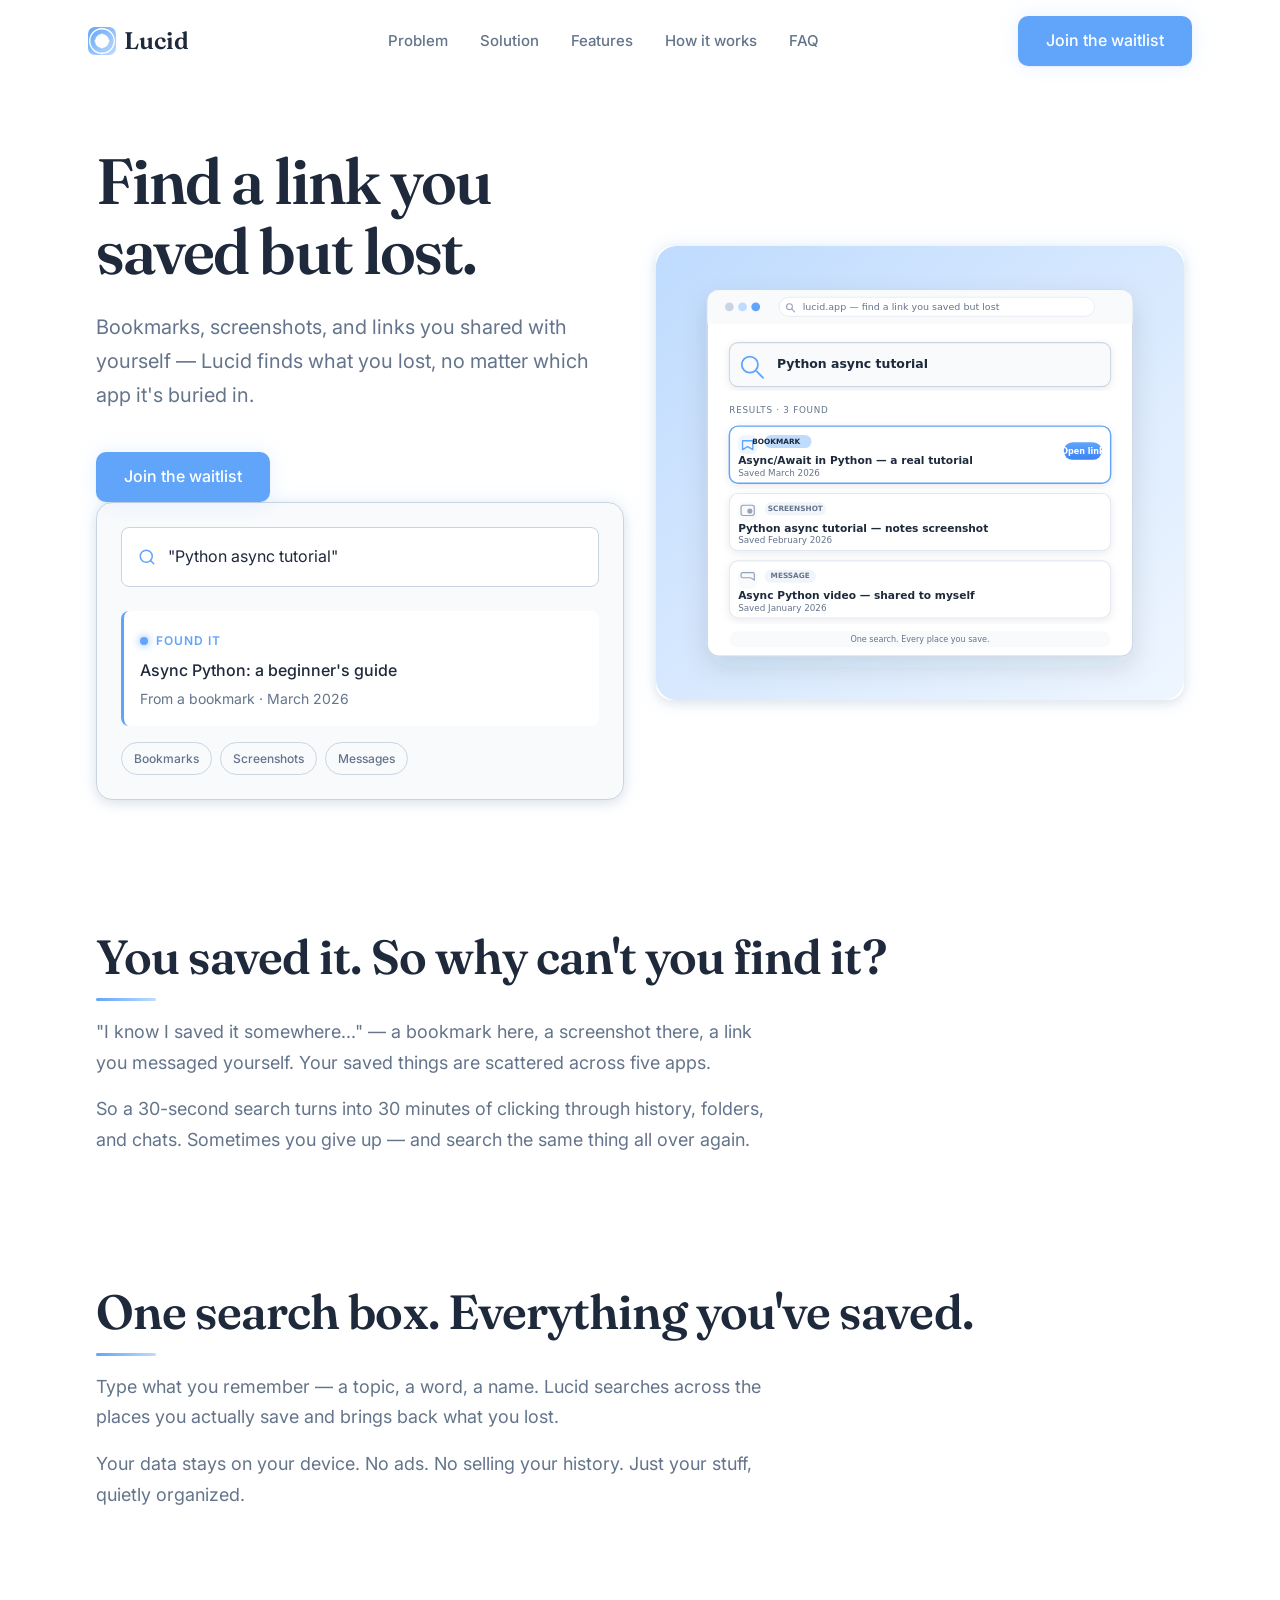
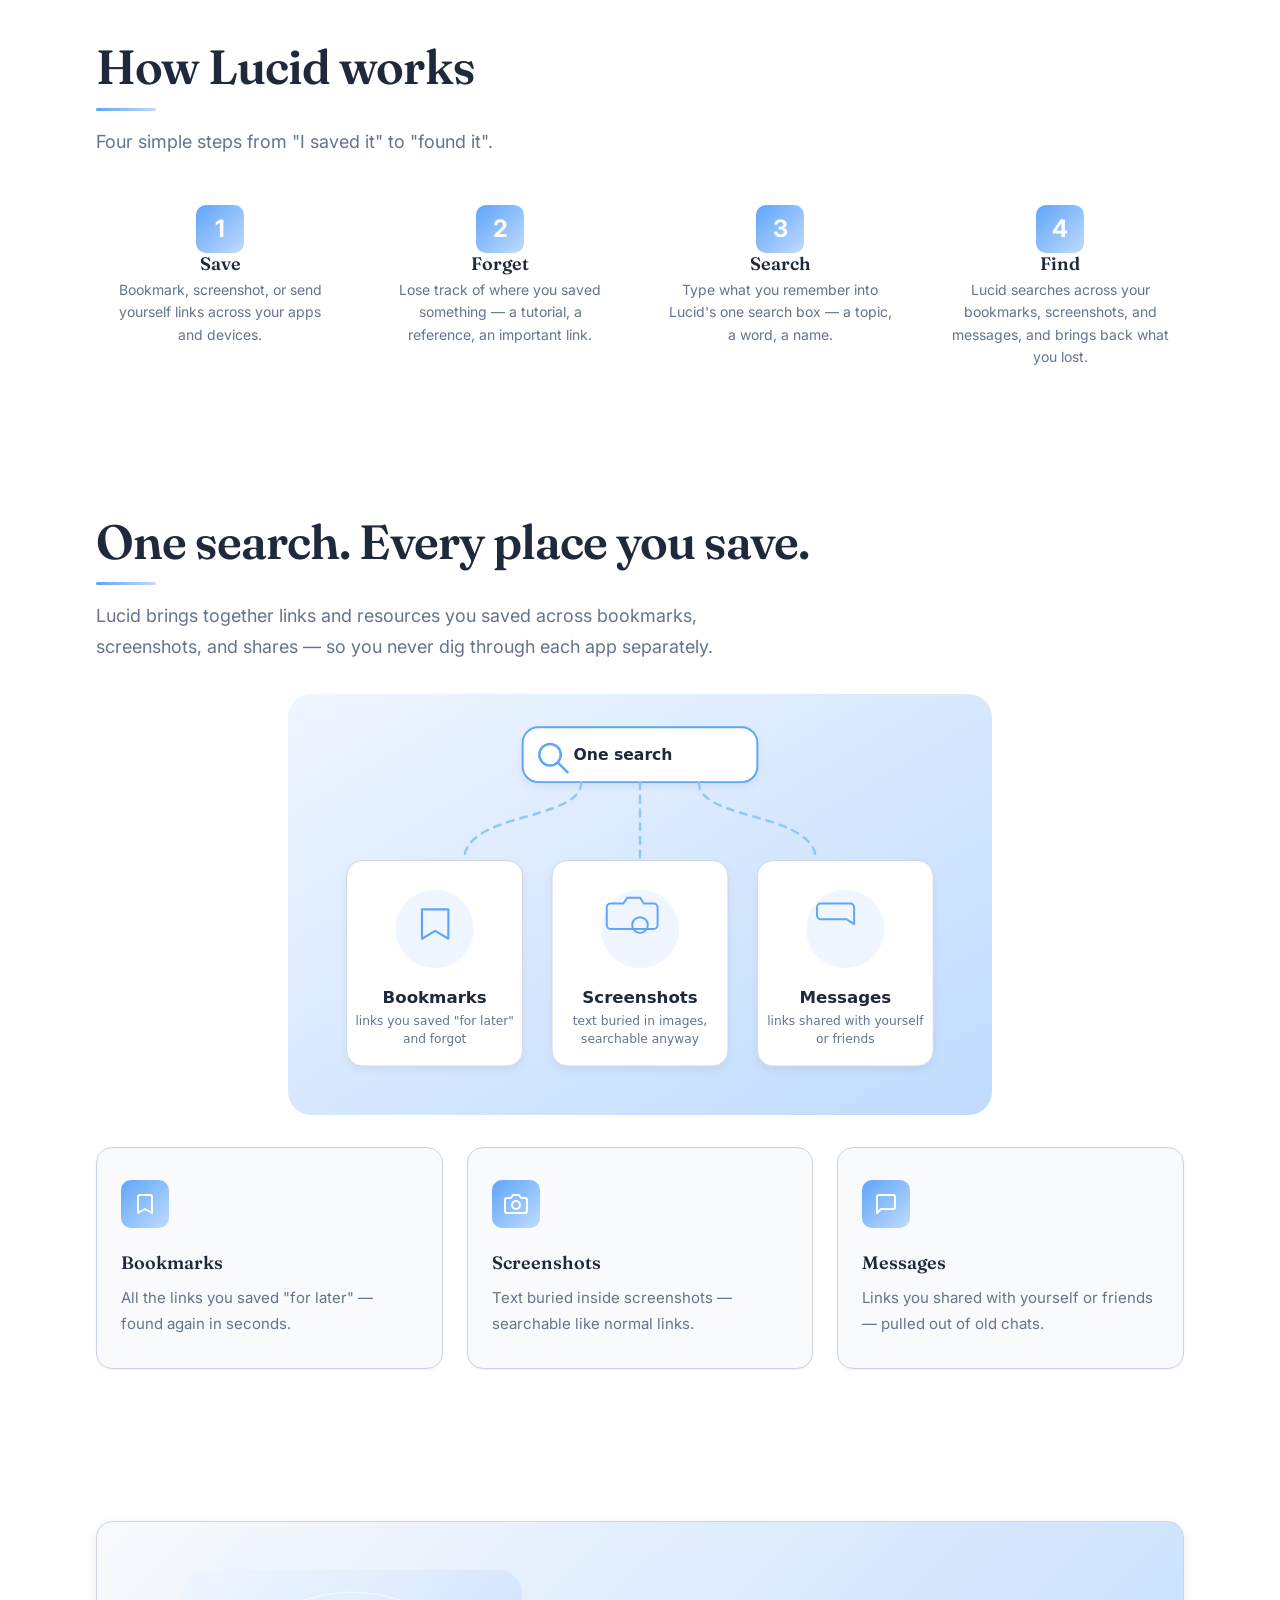
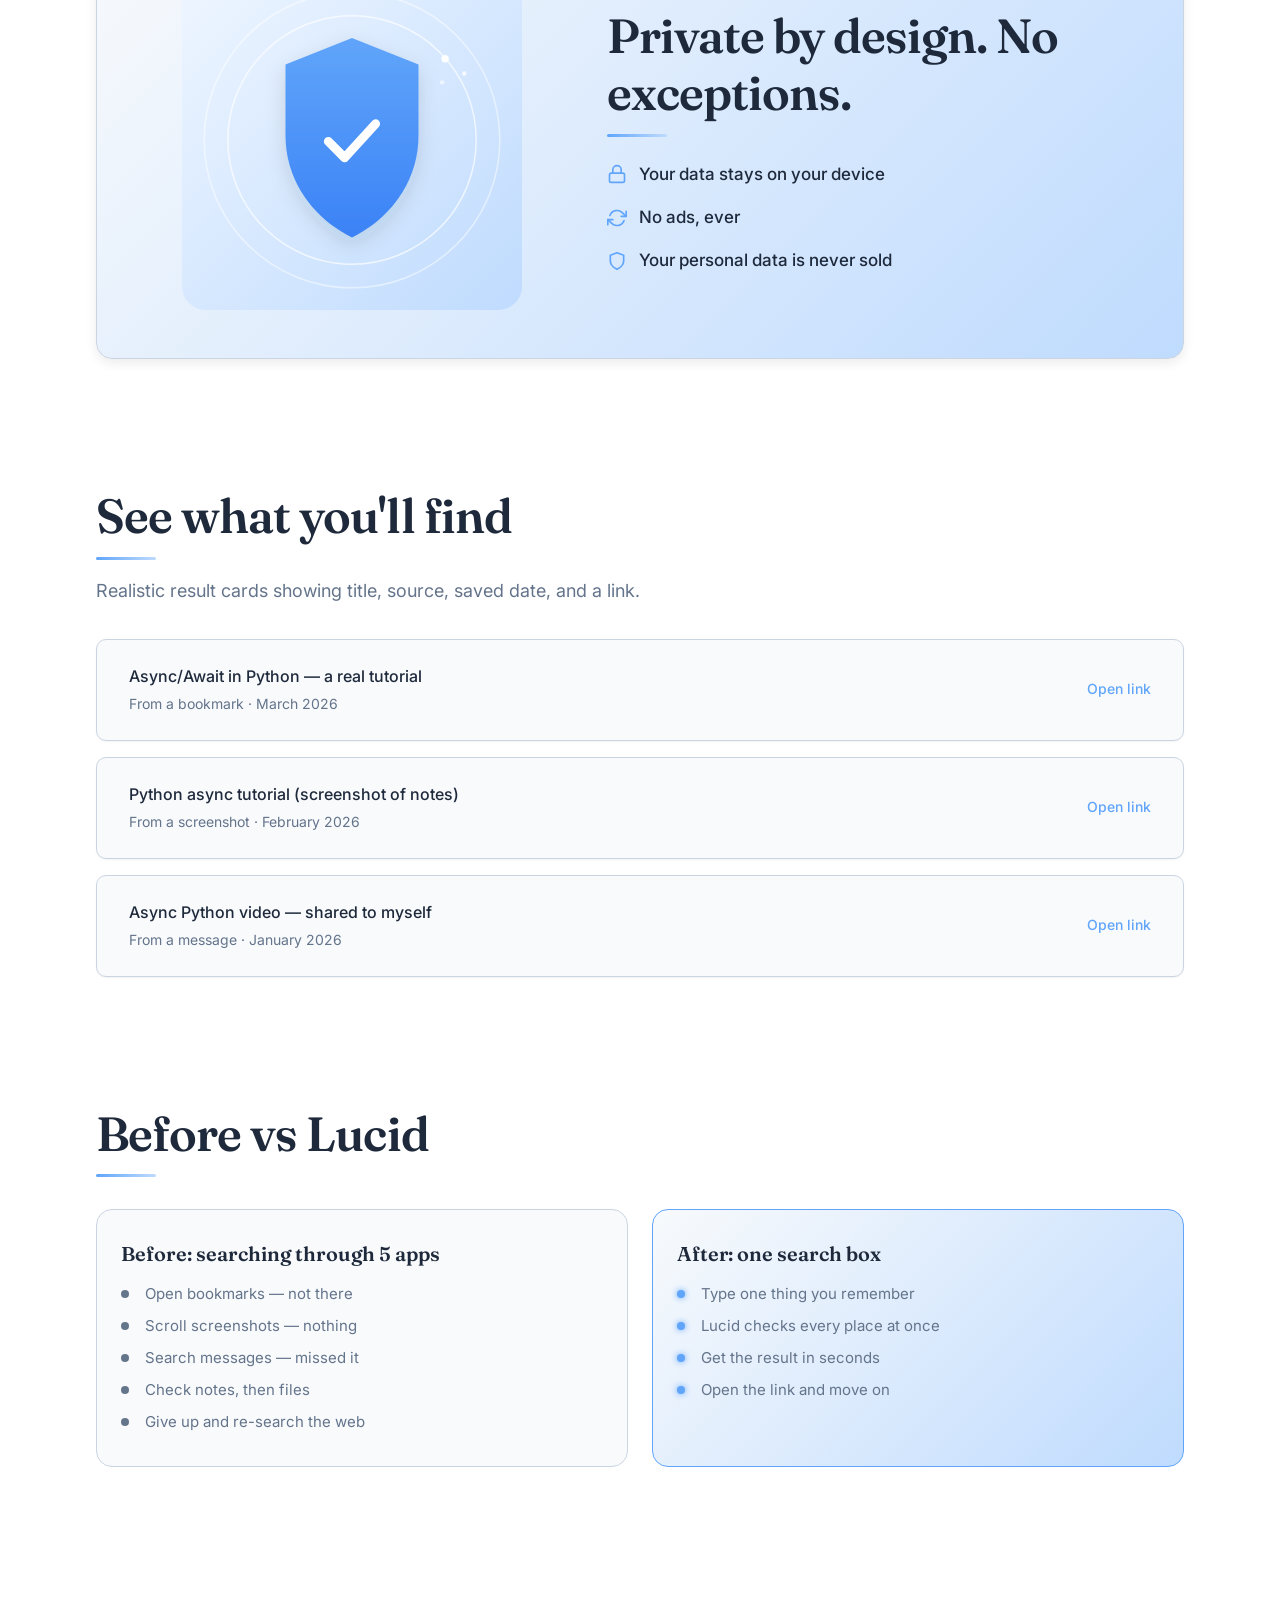
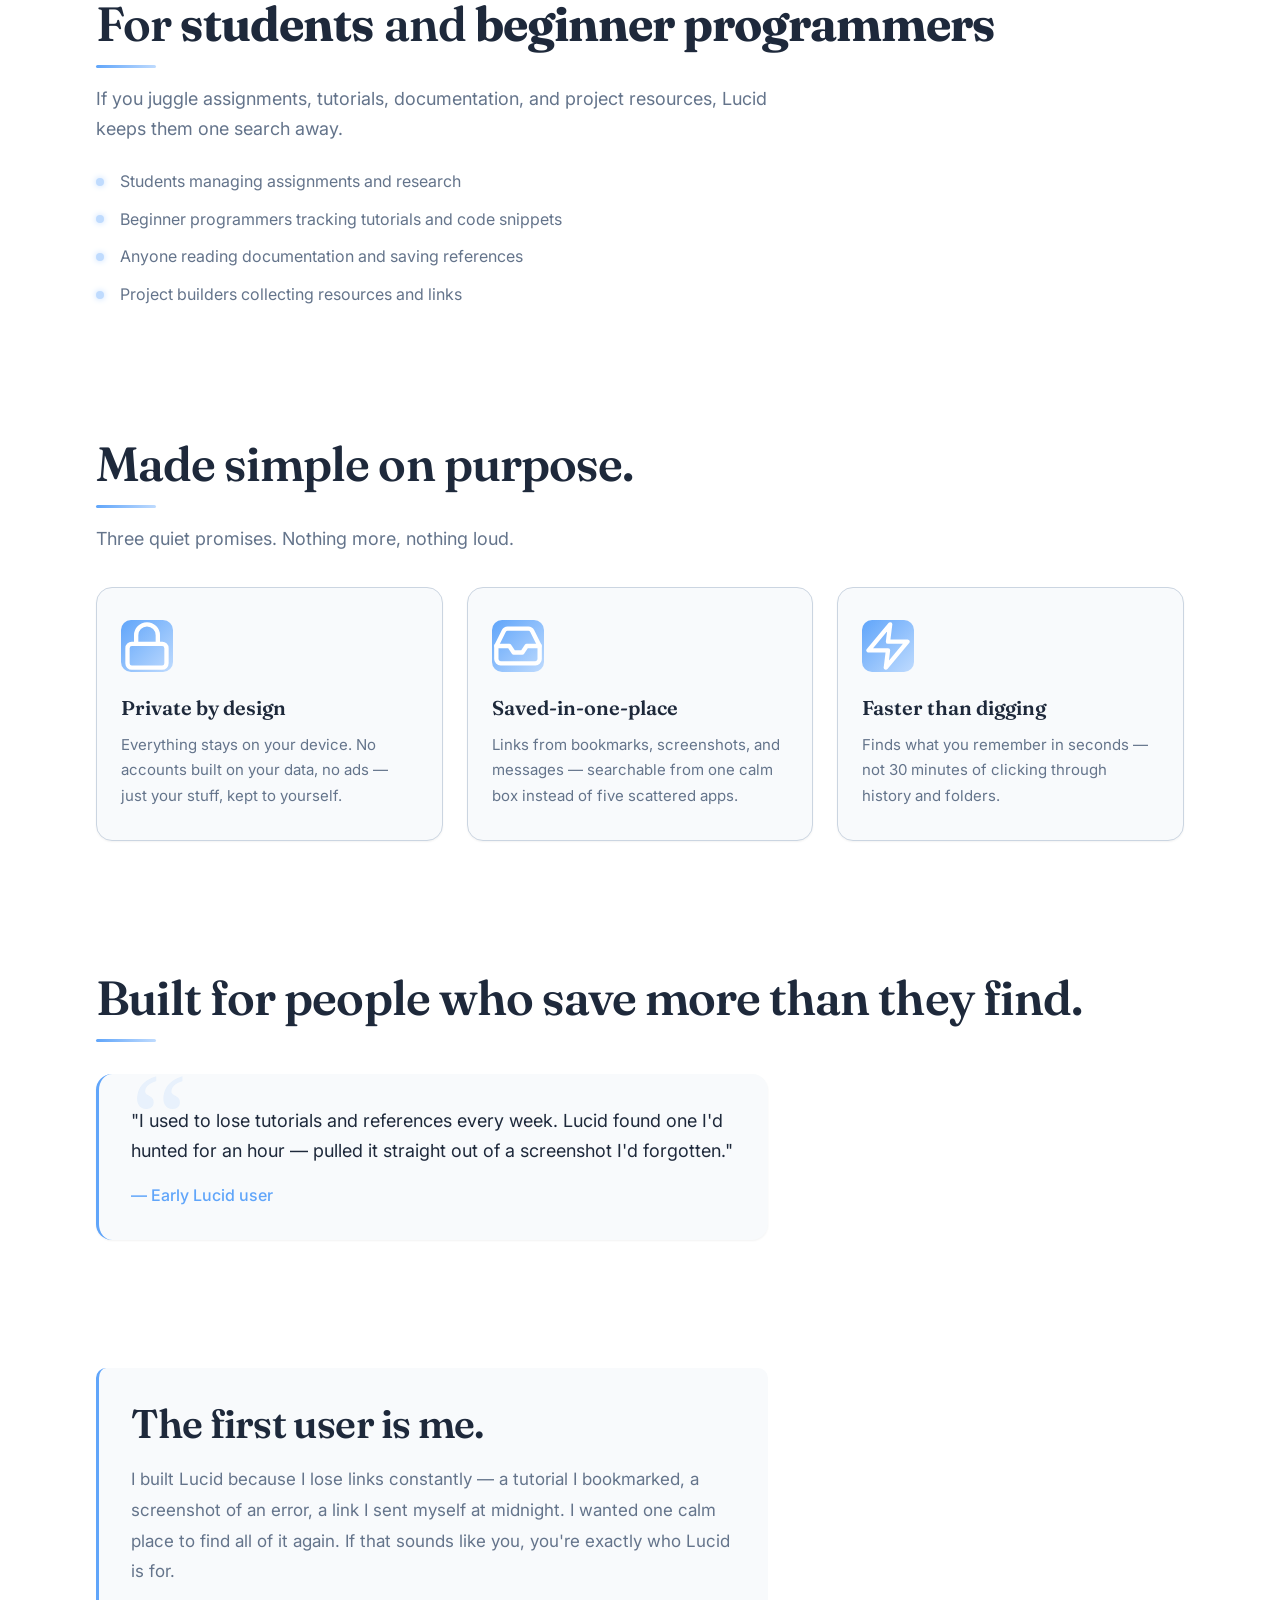
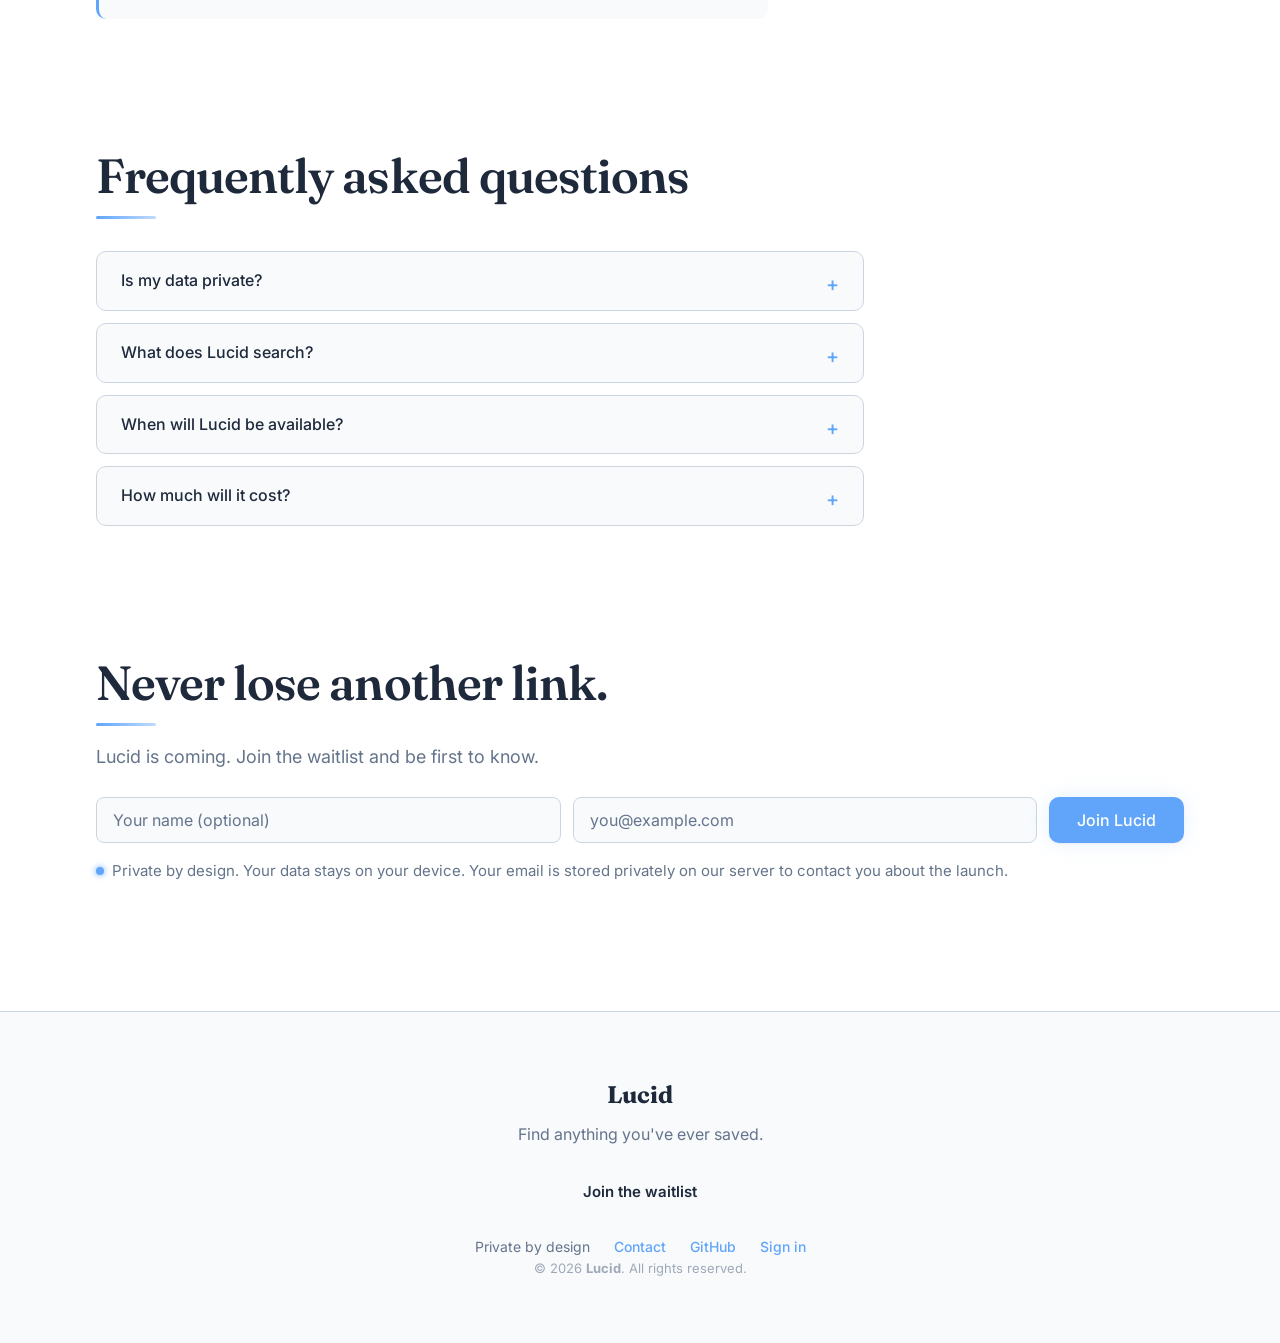
==== index.html @ 310ca3a4 "feat: Lucid landing page — 13 sections, waitlist + signin, founder dashboard, SVG visuals" ====
<!DOCTYPE html>
<html lang="en">
<head>
  <meta charset="UTF-8" />
  <meta name="viewport" content="width=device-width, initial-scale=1.0" />
  <title>Lucid — Find anything you've ever saved</title>
  <meta name="description"
        content="Lucid is a privacy-first tool that finds links you saved but lost — across bookmarks, screenshots, and messages. Your data stays on your device." />

  <!-- Favicon -->
  <link rel="icon" type="image/svg+xml" href="data:image/svg+xml,<svg xmlns='http://www.w3.org/2000/svg' viewBox='0 0 32 32'><defs><linearGradient id='g' x1='0' y1='0' x2='32' y2='32'><stop offset='0%25' stop-color='%2360A5FA'/><stop offset='100%25' stop-color='%23BFDBFE'/></linearGradient></defs><rect width='32' height='32' rx='8' fill='url(%23g)'/><circle cx='16' cy='16' r='14' stroke='white' stroke-width='1.5'/><circle cx='16' cy='16' r='8' fill='white'/><line x1='8' y1='16' x2='24' y2='16' stroke='white' stroke-width='1.5' stroke-linecap='round'/><line x1='16' y1='8' x2='16' y2='24' stroke='white' stroke-width='1.5' stroke-linecap='round'/></svg>" />

  <!-- Google Fonts: Fraunces (headings) + Inter (body) -->
  <link rel="preconnect" href="https://fonts.googleapis.com" />
  <link rel="preconnect" href="https://fonts.gstatic.com" crossorigin />
  <link href="https://fonts.googleapis.com/css2?family=Fraunces:opsz,wght@9..144,600&family=Inter:wght@400;500&display=swap"
        rel="stylesheet" />

  <link rel="stylesheet" href="style.css" />

  <!-- If JavaScript is disabled, force the hero visible
       (its entrance animation is JS-triggered). -->
  <noscript>
    <style>
      .hero-reveal {
        opacity: 1;
        transform: none;
      }
    </style>
  </noscript>
</head>
<body>

  <!-- ===================== Navbar ===================== -->
  <header class="navbar" id="navbar">
    <a href="#" class="navbar-brand" aria-label="Lucid home">
      <svg class="logo-icon" aria-hidden="true" width="28" height="28" viewBox="0 0 32 32" fill="none" xmlns="http://www.w3.org/2000/svg">
        <defs>
          <linearGradient id="logoGradient" x1="0" y1="0" x2="32" y2="32" gradientUnits="userSpaceOnUse">
            <stop offset="0%" stop-color="#60A5FA"/>
            <stop offset="100%" stop-color="#BFDBFE"/>
          </linearGradient>
        </defs>
        <rect width="32" height="32" rx="8" fill="url(#logoGradient)"/>
        <circle cx="16" cy="16" r="14" stroke="white" stroke-width="1.5"/>
        <circle cx="16" cy="16" r="8" fill="white"/>
        <line x1="8" y1="16" x2="24" y2="16" stroke="white" stroke-width="1.5" stroke-linecap="round"/>
        <line x1="16" y1="8" x2="16" y2="24" stroke="white" stroke-width="1.5" stroke-linecap="round"/>
      </svg>
      <span>Lucid</span>
    </a>
    <nav class="navbar-links" aria-label="Main navigation">
      <a href="#problem">Problem</a>
      <a href="#solution">Solution</a>
      <a href="#features">Features</a>
      <a href="#how-works">How it works</a>
      <a href="#faq">FAQ</a>
    </nav>
    <a href="#cta" class="btn btn-primary">Join the waitlist</a>

    <!-- Mobile menu button -->
    <button class="navbar-toggle" aria-label="Open menu" aria-expanded="false" aria-controls="mobile-menu">
      <svg width="24" height="24" viewBox="0 0 24 24" fill="none" stroke="currentColor" stroke-width="2" stroke-linecap="round" stroke-linejoin="round" aria-hidden="true">
        <line x1="3" y1="6" x2="21" y2="6"></line>
        <line x1="3" y1="12" x2="21" y2="12"></line>
        <line x1="3" y1="18" x2="21" y2="18"></line>
      </svg>
    </button>
  </header>

  <!-- Mobile menu drawer -->
  <div class="mobile-menu" id="mobile-menu" role="dialog" aria-label="Mobile menu" hidden>
    <nav class="mobile-menu-links">
      <a href="#problem">Problem</a>
      <a href="#solution">Solution</a>
      <a href="#features">Features</a>
      <a href="#how-works">How it works</a>
      <a href="#faq">FAQ</a>
      <a href="#cta" class="btn btn-primary" style="width:100%; text-align:center; margin-top: var(--space-4);">Join the waitlist</a>
    </nav>
  </div>
  <div class="mobile-menu-overlay" id="mobile-menu-overlay" hidden></div>

  <main>

    <!-- ===================== 1. Hero + 2. Search demo ===================== -->
    <section id="hero" class="section hero" aria-label="Hero">
      <div class="hero-reveal">
        <h1 class="hero-title">Find a link you saved but lost.</h1>
        <p class="hero-subtitle">Bookmarks, screenshots, and links you shared with yourself — Lucid finds what
          you lost, no matter which app it's buried in.</p>
        <a href="#cta" class="btn btn-primary">Join the waitlist</a>

        <!-- Search-bar demo: shows the product in action -->
        <div class="hero-search" aria-label="Lucid search preview">
          <div class="hero-search-input">
            <svg class="hero-search-icon" aria-hidden="true" width="18" height="18" viewBox="0 0 24 24" fill="none"
                 stroke="currentColor" stroke-width="2" stroke-linecap="round" stroke-linejoin="round">
              <circle cx="11" cy="11" r="8"></circle>
              <line x1="21" y1="21" x2="16.65" y2="16.65"></line>
            </svg>
            <span class="hero-search-text">"Python async tutorial"</span>
          </div>
          <div class="hero-search-result">
            <span class="hero-search-result-label">Found it</span>
            <span class="hero-search-result-title">Async Python: a beginner's guide</span>
            <span class="hero-search-result-source">From a bookmark · March 2026</span>
          </div>
          <div class="hero-search-tags">
            <span class="search-tag">Bookmarks</span>
            <span class="search-tag">Screenshots</span>
            <span class="search-tag">Messages</span>
          </div>
        </div>
      </div>

      <!-- Product mockup image -->
      <div class="hero-visual">
        <img src="assets/hero-app.svg"
             alt="Lucid app preview: one search for 'Python async tutorial' finds results from Bookmarks, Screenshots, and Messages"
             width="720" height="620" />
      </div>
    </section>

    <!-- ===================== 3. The problem ===================== -->
    <section id="problem" class="section reveal" aria-label="Problem">
      <h2 class="section-title">You saved it. So why can't you find it?</h2>
      <p class="section-subtitle">"I know I saved it somewhere..." — a bookmark here, a screenshot there, a link you
        messaged yourself. Your saved things are scattered across five apps.</p>
      <p class="section-subtitle">So a 30-second search turns into 30 minutes of clicking through history, folders,
        and chats. Sometimes you give up — and search the same thing all over again.</p>
    </section>

    <!-- ===================== Solution (kept per mission) ===================== -->
    <section id="solution" class="section reveal" aria-label="Solution">
      <h2 class="section-title">One search box. Everything you've saved.</h2>
      <p class="section-subtitle">Type what you remember — a topic, a word, a name. Lucid searches across the places
        you actually save and brings back what you lost.</p>
      <p class="section-subtitle">Your data stays on your device. No ads. No selling your history. Just your stuff,
        quietly organized.</p>
    </section>

    <!-- ===================== 4. How Lucid works ===================== -->
    <section id="how-works" class="section reveal" aria-label="How it works">
      <h2 class="section-title">How Lucid works</h2>
      <p class="section-subtitle">Four simple steps from "I saved it" to "found it".</p>
      <div class="how-works-grid">
        <div class="work-step">
          <span class="step-icon">1</span>
          <h3>Save</h3>
          <p>Bookmark, screenshot, or send yourself links across your apps and devices.</p>
        </div>
        <div class="work-step">
          <span class="step-icon">2</span>
          <h3>Forget</h3>
          <p>Lose track of where you saved something — a tutorial, a reference, an important link.</p>
        </div>
        <div class="work-step">
          <span class="step-icon">3</span>
          <h3>Search</h3>
          <p>Type what you remember into Lucid's one search box — a topic, a word, a name.</p>
        </div>
        <div class="work-step">
          <span class="step-icon">4</span>
          <h3>Find</h3>
          <p>Lucid searches across your bookmarks, screenshots, and messages, and brings back what you lost.</p>
        </div>
      </div>
    </section>

    <!-- ===================== 5. Cross-source search ===================== -->
    <section id="cross-source" class="section reveal" aria-label="Cross-source search">
      <h2 class="section-title">One search. Every place you save.</h2>
      <p class="section-subtitle">Lucid brings together links and resources you saved across bookmarks,
        screenshots, and shares — so you never dig through each app separately.</p>
      <div class="section-visual">
        <img src="assets/sources.svg"
             alt="Diagram: one Lucid search box reaches Bookmarks, Screenshots, and Messages"
             width="720" height="430" />
      </div>
      <div class="source-grid">
        <div class="source-card">
          <svg class="source-icon" aria-hidden="true" width="24" height="24" viewBox="0 0 24 24" fill="none"
               stroke="currentColor" stroke-width="2" stroke-linecap="round" stroke-linejoin="round">
            <path d="M19 21l-7-4-7 4V5a2 2 0 0 1 2-2h10a2 2 0 0 1 2 2z"></path>
          </svg>
          <h3>Bookmarks</h3>
          <p>All the links you saved "for later" — found again in seconds.</p>
        </div>
        <div class="source-card">
          <svg class="source-icon" aria-hidden="true" width="24" height="24" viewBox="0 0 24 24" fill="none"
               stroke="currentColor" stroke-width="2" stroke-linecap="round" stroke-linejoin="round">
            <path d="M23 19a2 2 0 0 1-2 2H3a2 2 0 0 1-2-2V8a2 2 0 0 1 2-2h4l2-3h6l2 3h4a2 2 0 0 1 2 2z"></path>
            <circle cx="12" cy="13" r="4"></circle>
          </svg>
          <h3>Screenshots</h3>
          <p>Text buried inside screenshots — searchable like normal links.</p>
        </div>
        <div class="source-card">
          <svg class="source-icon" aria-hidden="true" width="24" height="24" viewBox="0 0 24 24" fill="none"
               stroke="currentColor" stroke-width="2" stroke-linecap="round" stroke-linejoin="round">
            <path d="M21 15a2 2 0 0 1-2 2H7l-4 4V5a2 2 0 0 1 2-2h14a2 2 0 0 1 2 2z"></path>
          </svg>
          <h3>Messages</h3>
          <p>Links you shared with yourself or friends — pulled out of old chats.</p>
        </div>
      </div>
    </section>

    <!-- ===================== 6. Privacy-first ===================== -->
    <section id="privacy" class="section reveal" aria-label="Privacy first">
      <div class="privacy-panel">
        <div class="privacy-layout">
          <div class="privacy-visual">
            <img src="assets/privacy.svg"
                 alt="Shield illustration: Lucid keeps your data on your device"
                 width="460" height="460" />
          </div>
          <div>
            <h2 class="section-title">Private by design. No exceptions.</h2>
            <ul class="privacy-list">
              <li>
                <svg width="20" height="20" viewBox="0 0 24 24" fill="none" stroke="currentColor" stroke-width="2" stroke-linecap="round" stroke-linejoin="round" aria-hidden="true">
                  <rect x="3" y="11" width="18" height="11" rx="2" ry="2"></rect>
                  <path d="M7 11V7a5 5 0 0 1 10 0v4"></path>
                </svg>
                Your data stays on your device
              </li>
              <li>
                <svg width="20" height="20" viewBox="0 0 24 24" fill="none" stroke="currentColor" stroke-width="2" stroke-linecap="round" stroke-linejoin="round" aria-hidden="true">
                  <path d="M23 4v6h-6"></path>
                  <path d="M1 20v-6h6"></path>
                  <path d="M3.51 9a9 9 0 0 1 14.85-3.36L23 10"></path>
                  <path d="M20.49 15a9 9 0 0 1-14.85 3.36L1 14"></path>
                </svg>
                No ads, ever
              </li>
              <li>
                <svg width="20" height="20" viewBox="0 0 24 24" fill="none" stroke="currentColor" stroke-width="2" stroke-linecap="round" stroke-linejoin="round" aria-hidden="true">
                  <path d="M12 22s8-4 8-10V5l-8-3-8 3v7c0 6 8 10 8 10z"></path>
                </svg>
                Your personal data is never sold
              </li>
            </ul>
          </div>
        </div>
      </div>
    </section>

    <!-- ===================== 7. Example search results ===================== -->
    <section id="example-results" class="section reveal" aria-label="Example search results">
      <h2 class="section-title">See what you'll find</h2>
      <p class="section-subtitle">Realistic result cards showing title, source, saved date, and a link.</p>
      <div class="results-list">
        <div class="result-card">
          <div class="result-info">
            <p class="result-title">Async/Await in Python — a real tutorial</p>
            <p class="result-meta">From a bookmark · March 2026</p>
          </div>
          <span class="result-link">Open link</span>
        </div>
        <div class="result-card">
          <div class="result-info">
            <p class="result-title">Python async tutorial (screenshot of notes)</p>
            <p class="result-meta">From a screenshot · February 2026</p>
          </div>
          <span class="result-link">Open link</span>
        </div>
        <div class="result-card">
          <div class="result-info">
            <p class="result-title">Async Python video — shared to myself</p>
            <p class="result-meta">From a message · January 2026</p>
          </div>
          <span class="result-link">Open link</span>
        </div>
      </div>
    </section>

    <!-- ===================== 8. Before vs Lucid ===================== -->
    <section id="before-vs" class="section reveal" aria-label="Before vs Lucid">
      <h2 class="section-title">Before vs Lucid</h2>
      <div class="compare-grid">
        <div class="compare-col compare-before">
          <h3>Before: searching through 5 apps</h3>
          <ul>
            <li>Open bookmarks — not there</li>
            <li>Scroll screenshots — nothing</li>
            <li>Search messages — missed it</li>
            <li>Check notes, then files</li>
            <li>Give up and re-search the web</li>
          </ul>
        </div>
        <div class="compare-col compare-after">
          <h3>After: one search box</h3>
          <ul>
            <li>Type one thing you remember</li>
            <li>Lucid checks every place at once</li>
            <li>Get the result in seconds</li>
            <li>Open the link and move on</li>
          </ul>
        </div>
      </div>
    </section>

    <!-- ===================== 9. Who it's for ===================== -->
    <section id="who-for" class="section reveal" aria-label="Who it's for">
      <h2 class="section-title">For <strong>students</strong> and <strong>beginner programmers</strong></h2>
      <p class="section-subtitle">If you juggle assignments, tutorials, documentation, and project resources,
        Lucid keeps them one search away.</p>
      <ul class="audience-list">
        <li>Students managing assignments and research</li>
        <li>Beginner programmers tracking tutorials and code snippets</li>
        <li>Anyone reading documentation and saving references</li>
        <li>Project builders collecting resources and links</li>
      </ul>
    </section>

    <!-- ===================== Features (3 cards per mission) ===================== -->
    <section id="features" class="section reveal" aria-label="Features">
      <h2 class="section-title">Made simple on purpose.</h2>
      <p class="section-subtitle">Three quiet promises. Nothing more, nothing loud.</p>

      <div class="feature-grid">

        <article class="feature-card">
          <svg class="feature-card-icon" aria-hidden="true" width="28" height="28" viewBox="0 0 24 24" fill="none"
               stroke="currentColor" stroke-width="2" stroke-linecap="round" stroke-linejoin="round">
            <!-- lock: private by design -->
            <rect x="3" y="11" width="18" height="11" rx="2" ry="2"></rect>
            <path d="M7 11V7a5 5 0 0 1 10 0v4"></path>
          </svg>
          <h3 class="feature-card-title">Private by design</h3>
          <p class="feature-card-text">Everything stays on your device. No accounts built on your data, no ads — just
            your stuff, kept to yourself.</p>
        </article>

        <article class="feature-card">
          <svg class="feature-card-icon" aria-hidden="true" width="28" height="28" viewBox="0 0 24 24" fill="none"
               stroke="currentColor" stroke-width="2" stroke-linecap="round" stroke-linejoin="round">
            <!-- inbox: saved-in-one-place -->
            <path d="M22 12h-6l-2 3h-4l-2-3H2"></path>
            <path d="M5.45 5.11L2 12v6a2 2 0 0 0 2 2h16a2 2 0 0 0 2-2v-6l-3.45-6.89A2 2 0 0 0 16.76 4H7.24a2 2 0 0 0-1.79 1.11z"></path>
          </svg>
          <h3 class="feature-card-title">Saved-in-one-place</h3>
          <p class="feature-card-text">Links from bookmarks, screenshots, and messages — searchable from one calm box
            instead of five scattered apps.</p>
        </article>

        <article class="feature-card">
          <svg class="feature-card-icon" aria-hidden="true" width="28" height="28" viewBox="0 0 24 24" fill="none"
               stroke="currentColor" stroke-width="2" stroke-linecap="round" stroke-linejoin="round">
            <!-- zap: faster than digging -->
            <polygon points="13 2 3 14 12 14 11 22 21 10 12 10 13 2"></polygon>
          </svg>
          <h3 class="feature-card-title">Faster than digging</h3>
          <p class="feature-card-text">Finds what you remember in seconds — not 30 minutes of clicking through history
            and folders.</p>
        </article>

      </div>
    </section>

    <!-- ===================== Social Proof ===================== -->
    <section id="social-proof" class="section reveal" aria-label="What people say">
      <h2 class="section-title">Built for people who save more than they find.</h2>
      <blockquote class="testimonial">
        <p>"I used to lose tutorials and references every week. Lucid found one I'd hunted for an hour — pulled it
          straight out of a screenshot I'd forgotten."</p>
        <cite>— Early Lucid user</cite>
      </blockquote>
    </section>

    <!-- ===================== 11. Founder note ===================== -->
    <section id="founder-note" class="section reveal" aria-label="A note from the founder">
      <div class="founder-note">
        <h2 class="section-title">The first user is me.</h2>
        <p>I built Lucid because I lose links constantly — a tutorial I bookmarked, a screenshot of an error, a link
          I sent myself at midnight. I wanted one calm place to find all of it again. If that sounds like you,
          you're exactly who Lucid is for.</p>
      </div>
    </section>

    <!-- ===================== 12. FAQ ===================== -->
    <section id="faq" class="section reveal" aria-label="Frequently asked questions">
      <h2 class="section-title">Frequently asked questions</h2>
      <div class="faq-list">
        <details class="faq-item">
          <summary>Is my data private?</summary>
          <p>Yes. Your data stays on your device. No ads, and your personal data is never sold.</p>
        </details>
        <details class="faq-item">
          <summary>What does Lucid search?</summary>
          <p>Links and resources you saved as bookmarks, screenshots, and messages — all in one search.</p>
        </details>
        <details class="faq-item">
          <summary>When will Lucid be available?</summary>
          <p>Lucid is in development. Join the waitlist and you'll be first to know when it launches.</p>
        </details>
        <details class="faq-item">
          <summary>How much will it cost?</summary>
          <p>Pricing isn't announced yet. Join the waitlist to hear the news as soon as it's ready.</p>
        </details>
      </div>
    </section>

    <!-- ===================== 10. Waitlist signup ===================== -->
    <section id="cta" class="section reveal" aria-label="Join the waitlist">
      <h2 class="section-title">Never lose another link.</h2>
      <p class="section-subtitle">Lucid is coming. Join the waitlist and be first to know.</p>
      <form class="waitlist-form" onsubmit="return handleWaitlistSubmit(this)">
        <input class="input" type="text" name="name" placeholder="Your name (optional)" autocomplete="name" />
        <input class="input" type="email" name="email" placeholder="you@example.com" required autocomplete="email" />
        <button class="btn btn-primary" type="submit">
          <span class="btn-text">Join Lucid</span>
          <span class="btn-loader" style="display:none;" aria-hidden="true">
            <svg width="18" height="18" viewBox="0 0 24 24" fill="none" stroke="currentColor" stroke-width="2.5" stroke-linecap="round" style="animation: spin 1s linear infinite;">
              <circle cx="12" cy="12" r="10" stroke-opacity="0.25"></circle>
              <path d="M12 2a10 10 0 0 1 10 10"></path>
            </svg>
          </span>
        </button>
        <span class="waitlist-status" style="display:none; margin-top: var(--space-3); color: var(--color-primary);"></span>
      </form>
      <p class="cta-trust">Private by design. Your data stays on your device. Your email is stored privately on our server to contact you about the launch.</p>
    </section>

    <script>
    // Minimal waitlist form handler — inline success, no page reload.
    // Falls back to the native form submit if JS is disabled (the <noscript> path).
    function handleWaitlistSubmit(form) {
      const nameInput = form.querySelector('input[name="name"]');
      const emailInput = form.querySelector('input[type="email"]');
      const statusEl = form.querySelector('.waitlist-status');
      const btn = form.querySelector('button.btn-primary');
      const btnText = btn.querySelector('.btn-text');
      const btnLoader = btn.querySelector('.btn-loader');
      const email = emailInput.value.trim();
      const name = nameInput ? nameInput.value.trim() : "";

      if (!email) {
        // browser will show its own required() prompt; abort here
        return false;
      }

      // loading state
      btn.disabled = true;
      btnText.style.display = 'none';
      btnLoader.style.display = 'inline-block';
      statusEl.style.display = 'none';

      // send to the Python server
      fetch("/api/waitlist", {
        method: "POST",
        headers: { "Content-Type": "application/json" },
        body: JSON.stringify({ email, name })
      })
      .then(resp => {
        if (!resp.ok) {
          return resp.json().then(err => { throw new Error((err && err.message) || "Server error"); });
        }
        return resp.json();
      })
      .then(data => {
        // show the server's message inline
        statusEl.style.display = "block";
        statusEl.textContent = data.message;
        emailInput.value = "";
        if (nameInput) nameInput.value = "";
        setTimeout(() => { statusEl.style.display = "none"; }, 4000);
      })
      .catch(err => {
        statusEl.style.display = "block";
        statusEl.textContent = "Something went wrong. Please try again.";
        console.error("waitlist error:", err);
      })
      .finally(() => {
        btn.disabled = false;
        btnText.style.display = 'inline';
        btnLoader.style.display = 'none';
      });

      // prevent the default form submit so the page doesn't navigate away
      return false;
    }
    </script>

  </main>

  <!-- ===================== 13. Footer ===================== -->
  <footer class="footer">
    <span class="footer-brand"><strong>Lucid</strong></span>
    <span class="footer-tagline">Find anything you've ever saved.</span>
    <div class="footer-actions">
      <a href="#cta" class="footer-link"><strong>Join the waitlist</strong></a>
    </div>
    <div class="footer-links">
      <span class="footer-privacy">Private by design</span>
      <a href="mailto:hello@lucid.app" class="footer-mini">Contact</a>
      <a href="https://github.com/" class="footer-mini" target="_blank" rel="noopener">GitHub</a>
      <a href="/signin" class="footer-mini">Sign in</a>
    </div>
    <p class="footer-copy">&copy; 2026 <strong>Lucid</strong>. All rights reserved.</p>
  </footer>

  <script src="script.js"></script>
</body>
</html>
---- style.css ----
/* =============================================
   Lucid — Design Tokens (Light, Professional)
   White background with light blue accents
   ============================================= */

:root {
  /* Colors — Light professional palette */
  --color-background: #FFFFFF;        /* Pure white */
  --color-surface: #F8FAFC;           /* Very light blue-white */
  --color-surface-hover: #F1F5F9;     /* Hover states */
  --color-primary: #60A5FA;           /* Light professional blue */
  --color-primary-hover: #3B82F6;     /* Slightly deeper blue on hover */
  --color-secondary: #1E293B;         /* Dark text */
  --color-accent: #BFDBFE;            /* Light cyan/blue accent */
  --color-text: #1E293B;              /* Dark charcoal for readability */
  --color-text-muted: #64748B;        /* Muted steel */
  --color-border: #CBD5E1;            /* Subtle borders */
  --color-white: #FFFFFF;

  /* Typography — Fraunces (headings) + Inter (body) */
  --font-heading: "Fraunces", Georgia, serif;
  --font-body: "Inter", system-ui, sans-serif;

  /* Spacing scale */
  --space-1: 0.25rem;   /* 4px */
  --space-2: 0.5rem;    /* 8px */
  --space-3: 0.75rem;   /* 12px */
  --space-4: 1rem;      /* 16px */
  --space-5: 1.5rem;    /* 24px */
  --space-6: 2rem;      /* 32px */
  --space-7: 3rem;      /* 48px */
  --space-8: 4rem;      /* 64px */

  /* Border radius tokens */
  --radius-sm: 8px;
  --radius-md: 10px;
  --radius-lg: 16px;

  /* Shadows — light mode shadows */
  --shadow-sm: 0 1px 2px rgba(0, 0, 0, 0.05);
  --shadow-md: 0 4px 12px rgba(0, 0, 0, 0.08);
  --shadow-glow: 0 0 20px rgba(96, 165, 250, 0.15);

  /* Motion */
  --transition-fast: 150ms ease;
  --transition-normal: 250ms ease;
}

/* =============================================
   Base Reset
   ============================================= */

*, *::before, *::after {
  box-sizing: border-box;
  margin: 0;
  padding: 0;
}

body {
  font-family: var(--font-body);
  background-color: var(--color-background);
  color: var(--color-text);
  line-height: 1.6;
  -webkit-font-smoothing: antialiased;
}

html {
  scroll-behavior: smooth;
}

h1, h2, h3, h4, h5, h6 {
  font-family: var(--font-heading);
  font-weight: 600;
  line-height: 1.2;
  color: var(--color-text);
  font-optical-sizing: auto;
}

a {
  color: var(--color-primary);
  text-decoration: none;
  transition: color var(--transition-fast);
}

a:hover {
  color: var(--color-primary-hover);
}

:focus-visible {
  outline: 2px solid var(--color-primary);
  outline-offset: 2px;
  border-radius: var(--radius-sm);
}

img {
  max-width: 100%;
  display: block;
}

/* =============================================
   Layout
   ============================================= */

main {
  overflow-x: hidden;
}

.section {
  padding: var(--space-8) var(--space-4);
  max-width: 72rem;
  margin: 0 auto;
}

@media (min-width: 768px) {
  .section {
    padding: var(--space-8) var(--space-6);
  }
}

.section-title {
  font-size: clamp(2rem, 5vw, 3rem);
  margin-bottom: var(--space-4);
  letter-spacing: -0.02em;
}

.section-title::after {
  content: "";
  display: block;
  width: 60px;
  height: 3px;
  margin-top: var(--space-3);
  background: linear-gradient(90deg, var(--color-primary), var(--color-accent));
  border-radius: 2px;
}

.section-subtitle {
  color: var(--color-text-muted);
  font-size: 1.125rem;
  max-width: 42rem;
  line-height: 1.7;
}

#problem .section-subtitle + .section-subtitle,
#solution .section-subtitle + .section-subtitle {
  margin-top: var(--space-4);
}

/* =============================================
   Buttons
   ============================================= */

.btn {
  display: inline-flex;
  align-items: center;
  justify-content: center;
  gap: var(--space-2);
  font-family: var(--font-body);
  font-size: 1rem;
  font-weight: 500;
  padding: 0.75rem 1.75rem;
  border-radius: var(--radius-md);
  cursor: pointer;
  text-align: center;
  transition: all var(--transition-fast);
  border: none;
}

.btn-primary {
  background: var(--color-primary);
  color: var(--color-white);
  box-shadow: var(--shadow-sm), var(--shadow-glow);
  transform: translateY(0);
}

.btn-primary:hover {
  background: var(--color-primary-hover);
  box-shadow: var(--shadow-md), 0 0 30px rgba(96, 165, 250, 0.3);
  transform: translateY(-2px);
}

.btn-secondary {
  background: transparent;
  color: var(--color-primary);
  border: 1px solid var(--color-primary);
}

.btn-secondary:hover {
  background: rgba(96, 165, 250, 0.1);
}

.btn:disabled {
  opacity: 0.6;
  cursor: not-allowed;
  transform: none;
}

/* =============================================
   Form Inputs
   ============================================= */

.input {
  font-family: var(--font-body);
  font-size: 1rem;
  padding: 0.75rem 1rem;
  border: 1px solid var(--color-border);
  border-radius: var(--radius-sm);
  background-color: var(--color-surface);
  color: var(--color-text);
  transition: border-color var(--transition-fast), box-shadow var(--transition-fast);
}

.input::placeholder {
  color: var(--color-text-muted);
}

.input:focus {
  outline: none;
  border-color: var(--color-primary);
  box-shadow: 0 0 0 3px rgba(96, 165, 250, 0.2);
}

/* =============================================
   Navbar
   ============================================= */

.navbar {
  position: sticky;
  top: 0;
  z-index: 50;
  display: flex;
  align-items: center;
  justify-content: space-between;
  gap: var(--space-4);
  padding: var(--space-4) var(--space-5);
  max-width: 72rem;
  margin: 0 auto;
  background-color: transparent;
  transition: background-color var(--transition-fast), box-shadow var(--transition-fast);
}

.navbar.is-solid {
  background-color: var(--color-surface);
  backdrop-filter: blur(12px);
  box-shadow: var(--shadow-sm);
  border-bottom: 1px solid var(--color-border);
}

.navbar-brand {
  display: flex;
  align-items: center;
  gap: var(--space-2);
  font-family: var(--font-heading);
  font-size: 1.5rem;
  font-weight: 600;
  color: var(--color-secondary);
  text-decoration: none;
}

.navbar-brand:hover {
  color: var(--color-primary-hover);
}

.navbar-brand .logo-icon {
  flex-shrink: 0;
}

.navbar-links {
  display: none;
  gap: var(--space-6);
  font-weight: 500;
  font-size: 0.9375rem;
}

.navbar-links a {
  color: var(--color-text-muted);
  position: relative;
  transition: color var(--transition-fast);
}

.navbar-links a:hover {
  color: var(--color-secondary);
}

.navbar-links a::after {
  content: "";
  position: absolute;
  bottom: -4px;
  left: 0;
  width: 0;
  height: 2px;
  background: linear-gradient(90deg, var(--color-primary), var(--color-accent));
  transition: width var(--transition-fast);
}

.navbar-links a:hover::after {
  width: 100%;
}

@media (min-width: 768px) {
  .navbar-links {
    display: flex;
  }
}

.navbar-toggle {
  display: none;
  background: none;
  border: none;
  cursor: pointer;
  padding: var(--space-2);
  color: var(--color-secondary);
  z-index: 60;
}

@media (max-width: 767px) {
  .navbar-toggle {
    display: flex;
    align-items: center;
    justify-content: center;
  }
}

/* Mobile menu */
.mobile-menu {
  position: fixed;
  top: 0;
  right: 0;
  bottom: 0;
  width: 280px;
  max-width: 85vw;
  background: var(--color-surface);
  border-left: 1px solid var(--color-border);
  box-shadow: var(--shadow-md);
  z-index: 100;
  padding: var(--space-8) var(--space-6) var(--space-6);
  transform: translateX(100%);
  transition: transform 300ms ease;
}

.mobile-menu.is-open {
  transform: translateX(0);
}

.mobile-menu-links {
  display: flex;
  flex-direction: column;
  gap: var(--space-4);
}

.mobile-menu-links a {
  font-size: 1.125rem;
  font-weight: 500;
  color: var(--color-secondary);
  padding: var(--space-3) 0;
  border-bottom: 1px solid var(--color-border);
}

.mobile-menu-links a:last-child {
  border-bottom: none;
}

.mobile-menu-overlay {
  position: fixed;
  inset: 0;
  background: rgba(0, 0, 0, 0.4);
  z-index: 90;
  opacity: 0;
  visibility: hidden;
  transition: opacity 200ms ease, visibility 200ms ease;
}

.mobile-menu-overlay.is-visible {
  opacity: 1;
  visibility: visible;
}

/* =============================================
   Footer
   ============================================= */

.footer {
  border-top: 1px solid var(--color-border);
  padding: var(--space-8) var(--space-4);
  margin-top: var(--space-8);
  text-align: center;
  color: var(--color-text-muted);
  background: var(--color-surface);
}

.footer-brand {
  display: flex;
  align-items: center;
  justify-content: center;
  gap: var(--space-2);
  font-family: var(--font-heading);
  font-size: 1.5rem;
  font-weight: 600;
  color: var(--color-secondary);
  margin-bottom: var(--space-2);
}

.footer-tagline {
  font-size: 1rem;
  margin-bottom: var(--space-4);
}

.footer-link {
  display: inline-block;
  margin: var(--space-4) 0;
  font-weight: 500;
  color: var(--color-primary);
}

.footer-link:hover {
  color: var(--color-primary-hover);
}

.footer-copy {
  font-size: 0.8125rem;
  opacity: 0.6;
}

.footer-actions {
  margin-top: var(--space-4);
  text-align: center;
}

.footer-link {
  display: inline-block;
  margin: var(--space-2) 0;
  font-weight: 500;
  color: var(--color-primary);
  font-size: 0.9375rem;
}

.footer-link strong {
  font-weight: 600;
  color: var(--color-secondary);
}

/* =============================================
   Hero
   ============================================= */

.hero {
  display: grid;
  gap: var(--space-6);
  align-items: center;
  padding-top: var(--space-8);
  padding-bottom: var(--space-8);
}

@media (min-width: 768px) {
  .hero {
    grid-template-columns: 1fr 1fr;
    padding-top: var(--space-8);
    padding-bottom: var(--space-8);
  }
}

.hero-reveal {
  opacity: 0;
  transform: translateY(20px);
}

.hero-reveal.is-revealed {
  animation: hero-reveal 800ms cubic-bezier(0.16, 1, 0.3, 1) forwards;
}

@keyframes hero-reveal {
  from { opacity: 0; transform: translateY(20px); }
  to { opacity: 1; transform: translateY(0); }
}

.hero-title {
  font-size: clamp(2.5rem, 6vw, 4rem);
  max-width: 20ch;
  letter-spacing: -0.03em;
  line-height: 1.1;
}

.hero-subtitle {
  font-size: 1.25rem;
  color: var(--color-text-muted);
  max-width: 42rem;
  margin: var(--space-5) 0 var(--space-6);
  line-height: 1.7;
}

.hero .btn-primary {
  margin-top: var(--space-2);
}

/* Search mockup */
.hero-search {
  background: var(--color-surface);
  border: 1px solid var(--color-border);
  border-radius: var(--radius-lg);
  box-shadow: var(--shadow-md), var(--shadow-glow);
  padding: var(--space-5);
}

.hero-search-input {
  display: flex;
  align-items: center;
  gap: var(--space-3);
  padding: var(--space-4);
  border: 1px solid var(--color-border);
  border-radius: var(--radius-sm);
  background: var(--color-background);
  color: var(--color-text);
}

.hero-search-icon {
  color: var(--color-primary);
  flex-shrink: 0;
}

.hero-search-result {
  margin-top: var(--space-5);
  padding: var(--space-4);
  border-left: 3px solid var(--color-primary);
  background: var(--color-background);
  border-radius: var(--radius-sm);
  opacity: 0;
  transform: translateY(8px);
  animation: result-slide 600ms ease forwards;
  animation-delay: 800ms;
}

@keyframes result-slide {
  to { opacity: 1; transform: translateY(0); }
}

.hero-search-result-label {
  display: inline-flex;
  align-items: center;
  gap: var(--space-2);
  font-size: 0.75rem;
  font-weight: 600;
  letter-spacing: 0.08em;
  text-transform: uppercase;
  color: var(--color-primary);
  margin-bottom: var(--space-2);
}

.hero-search-result-label::before {
  content: "";
  width: 8px;
  height: 8px;
  border-radius: 50%;
  background: var(--color-primary);
  box-shadow: 0 0 8px var(--color-primary);
}

.hero-search-result-title {
  display: block;
  font-weight: 500;
  color: var(--color-secondary);
}

.hero-search-result-source {
  display: block;
  font-size: 0.875rem;
  color: var(--color-text-muted);
  margin-top: var(--space-1);
}

/* Hero product mockup image */
.hero-visual img {
  width: 100%;
  height: auto;
  border-radius: var(--radius-lg);
  box-shadow: var(--shadow-md), var(--shadow-glow);
}

/* Section-wide images (cross-source diagram, etc.) */
.section-visual {
  max-width: 44rem;
  margin: var(--space-6) auto 0;
}

.section-visual img {
  width: 100%;
  height: auto;
  border-radius: var(--radius-lg);
}

/* Privacy section layout (image + checklist) */
.privacy-layout {
  display: grid;
  gap: var(--space-6);
  align-items: center;
}

@media (min-width: 768px) {
  .privacy-layout {
    grid-template-columns: 0.9fr 1.1fr;
  }
}

.privacy-visual img {
  width: 100%;
  max-width: 340px;
  height: auto;
  margin: 0 auto;
  display: block;
  border-radius: var(--radius-lg);
}

/* =============================================
   Feature Cards
   ============================================= */

.feature-grid {
  display: grid;
  gap: var(--space-5);
  margin-top: var(--space-6);
}

@media (min-width: 768px) {
  .feature-grid {
    grid-template-columns: repeat(3, 1fr);
  }
}

.feature-card {
  background: var(--color-surface);
  border: 1px solid var(--color-border);
  border-radius: var(--radius-lg);
  padding: var(--space-6) var(--space-5);
  box-shadow: var(--shadow-sm);
  transition: transform var(--transition-normal), box-shadow var(--transition-normal), border-color var(--transition-normal);
  display: flex;
  flex-direction: column;
}

.feature-card:hover {
  transform: translateY(-4px);
  box-shadow: var(--shadow-md), var(--shadow-glow);
  border-color: var(--color-primary);
}

.feature-card-icon {
  width: 52px;
  height: 52px;
  display: flex;
  align-items: center;
  justify-content: center;
  background: linear-gradient(135deg, var(--color-primary), var(--color-accent));
  border-radius: var(--radius-md);
  color: var(--color-white);
  margin-bottom: var(--space-5);
  flex-shrink: 0;
  transition: transform var(--transition-fast);
}

.feature-card:hover .feature-card-icon {
  transform: scale(1.1) rotate(5deg);
}

.feature-card-icon svg {
  width: 24px;
  height: 24px;
  stroke: currentColor;
}

.feature-card-title {
  font-family: var(--font-heading);
  font-size: 1.25rem;
  font-weight: 600;
  margin-bottom: var(--space-3);
  color: var(--color-secondary);
}

.feature-card-text {
  color: var(--color-text-muted);
  font-size: 0.9375rem;
  line-height: 1.7;
  flex-grow: 1;
}

/* =============================================
   Testimonial
   ============================================= */

.testimonial {
  margin-top: var(--space-6);
  padding: var(--space-6);
  background: var(--color-surface);
  border-radius: var(--radius-lg);
  box-shadow: var(--shadow-sm);
  max-width: 42rem;
  border-left: 3px solid var(--color-primary);
  position: relative;
  overflow: hidden;
}

.testimonial::before {
  content: "\201C";
  position: absolute;
  top: -20px;
  left: var(--space-6);
  font-size: 8rem;
  font-family: Georgia, serif;
  color: var(--color-primary);
  opacity: 0.1;
  line-height: 1;
}

.testimonial p {
  font-size: 1.125rem;
  line-height: 1.7;
  color: var(--color-secondary);
  position: relative;
  z-index: 1;
  transition: transform 300ms ease;
}

.testimonial:hover p {
  transform: translateX(8px);
}

.testimonial cite {
  display: block;
  margin-top: var(--space-4);
  color: var(--color-primary);
  font-style: normal;
  font-weight: 500;
}

/* =============================================
   CTA Section
   ============================================= */

.waitlist-form {
  display: flex;
  flex-wrap: wrap;
  gap: var(--space-3);
  margin-top: var(--space-5);
}

.waitlist-form .input {
  flex: 1 1 16rem;
  min-width: 0;
}

.cta-trust {
  margin-top: var(--space-4);
  color: var(--color-text-muted);
  font-size: 0.9375rem;
  display: flex;
  align-items: center;
  gap: var(--space-2);
}

.cta-trust::before {
  content: "";
  width: 8px;
  height: 8px;
  border-radius: 50%;
  background: var(--color-primary);
  flex-shrink: 0;
  box-shadow: 0 0 6px var(--color-primary);
}

/* Button spinner */
@keyframes spin {
  from { transform: rotate(0deg); }
  to { transform: rotate(360deg); }
}

.btn-loader {
  display: inline-flex;
  align-items: center;
  justify-content: center;
}

/* =============================================
   Footer
   ============================================= */

.footer {
  border-top: 1px solid var(--color-border);
  padding: var(--space-8) var(--space-4);
  margin-top: var(--space-8);
  text-align: center;
  color: var(--color-text-muted);
  background: var(--color-surface);
}

.footer-brand {
  display: flex;
  align-items: center;
  justify-content: center;
  gap: var(--space-2);
  font-family: var(--font-heading);
  font-size: 1.5rem;
  font-weight: 600;
  color: var(--color-secondary);
  margin-bottom: var(--space-2);
}

.footer-tagline {
  font-size: 1rem;
  margin-bottom: var(--space-4);
}

.footer-link {
  display: inline-block;
  margin: var(--space-4) 0;
  font-weight: 500;
  color: var(--color-primary);
}

.footer-link:hover {
  color: var(--color-primary-hover);
}

.footer-copy {
  font-size: 0.8125rem;
  opacity: 0.6;
}

/* =============================================
   Scroll Reveal
   ============================================= */

.reveal {
  opacity: 0;
  transform: translateY(24px);
  transition: opacity 600ms ease, transform 600ms ease;
}

.reveal.is-visible {
  opacity: 1;
  transform: translateY(0);
}

/* =============================================
   How it works section
   ============================================= */

.how-works-section {
  max-width: 72rem;
  margin: 0 auto;
}

.how-works-grid {
  display: grid;
  gap: var(--space-6);
  margin-top: var(--space-6);
}

@media (min-width: 768px) {
  .how-works-grid {
    grid-template-columns: repeat(4, 1fr);
  }
}

.work-step {
  text-align: center;
  padding: var(--space-4) var(--space-3);
}

.step-icon {
  width: 48px;
  height: 48px;
  margin: 0 auto var(--space-3);
  background: linear-gradient(135deg, var(--color-primary), var(--color-accent));
  border-radius: var(--radius-md);
  color: var(--color-white);
  display: flex;
  align-items: center;
  justify-content: center;
  font-size: 1.5rem;
  font-weight: bold;
  margin-bottom: 0;
}

.work-step h3 {
  font-family: var(--font-heading);
  font-size: 1.125rem;
  font-weight: 600;
  margin-bottom: var(--space-1);
  color: var(--color-secondary);
}

.work-step p {
  color: var(--color-text-muted);
  font-size: 0.875rem;
  line-height: 1.6;
}

/* =============================================
   New Sections (per recommended feature set)
   ============================================= */

/* --- Search demo source tags --- */
.hero-search-tags {
  display: flex;
  flex-wrap: wrap;
  gap: var(--space-2);
  margin-top: var(--space-4);
}

.search-tag {
  font-size: 0.75rem;
  font-weight: 500;
  padding: 0.375rem 0.75rem;
  border: 1px solid var(--color-border);
  border-radius: 999px;
  color: var(--color-text-muted);
  background: var(--color-surface);
}

/* --- Cross-source search cards --- */
.source-grid {
  display: grid;
  gap: var(--space-5);
  margin-top: var(--space-6);
}

@media (min-width: 768px) {
  .source-grid {
    grid-template-columns: repeat(3, 1fr);
  }
}

.source-card {
  background: var(--color-surface);
  border: 1px solid var(--color-border);
  border-radius: var(--radius-lg);
  padding: var(--space-6) var(--space-5);
  box-shadow: var(--shadow-sm);
  transition: transform var(--transition-normal), box-shadow var(--transition-normal), border-color var(--transition-normal);
}

.source-card:hover {
  transform: translateY(-4px);
  box-shadow: var(--shadow-md), var(--shadow-glow);
  border-color: var(--color-primary);
}

.source-icon {
  width: 48px;
  height: 48px;
  display: flex;
  align-items: center;
  justify-content: center;
  background: linear-gradient(135deg, var(--color-primary), var(--color-accent));
  border-radius: var(--radius-md);
  color: var(--color-white);
  margin-bottom: var(--space-5);
  flex-shrink: 0;
  padding: 12px;
}

.source-card h3 {
  font-family: var(--font-heading);
  font-size: 1.125rem;
  font-weight: 600;
  margin-bottom: var(--space-3);
  color: var(--color-secondary);
}

.source-card p {
  color: var(--color-text-muted);
  font-size: 0.9375rem;
  line-height: 1.7;
}

/* --- Privacy panel --- */
.privacy-panel {
  background: linear-gradient(135deg, var(--color-surface), var(--color-accent));
  border: 1px solid var(--color-border);
  border-radius: var(--radius-lg);
  padding: var(--space-7) var(--space-6);
  box-shadow: var(--shadow-md);
  margin-top: var(--space-5);
}

.privacy-list {
  list-style: none;
  display: grid;
  gap: var(--space-4);
  margin-top: var(--space-5);
  padding: 0;
}

.privacy-list li {
  display: flex;
  align-items: center;
  gap: var(--space-3);
  font-size: 1.0625rem;
  color: var(--color-secondary);
  font-weight: 500;
}

.privacy-list svg {
  color: var(--color-primary);
  flex-shrink: 0;
}

/* --- Example results --- */
.results-list {
  display: grid;
  gap: var(--space-4);
  margin-top: var(--space-6);
}

.result-card {
  display: flex;
  align-items: center;
  justify-content: space-between;
  gap: var(--space-4);
  background: var(--color-surface);
  border: 1px solid var(--color-border);
  border-radius: var(--radius-md);
  padding: var(--space-5) var(--space-6);
  box-shadow: var(--shadow-sm);
  transition: border-color var(--transition-fast), box-shadow var(--transition-fast);
}

.result-card:hover {
  border-color: var(--color-primary);
  box-shadow: var(--shadow-md);
}

.result-title {
  font-weight: 500;
  color: var(--color-secondary);
  margin-bottom: var(--space-1);
}

.result-meta {
  font-size: 0.875rem;
  color: var(--color-text-muted);
}

.result-link {
  font-size: 0.875rem;
  font-weight: 500;
  color: var(--color-primary);
  white-space: nowrap;
}

/* --- Before vs Lucid --- */
.compare-grid {
  display: grid;
  gap: var(--space-5);
  margin-top: var(--space-6);
}

@media (min-width: 768px) {
  .compare-grid {
    grid-template-columns: 1fr 1fr;
  }
}

.compare-col {
  border-radius: var(--radius-lg);
  padding: var(--space-6) var(--space-5);
  border: 1px solid var(--color-border);
}

.compare-before {
  background: var(--color-surface);
}

.compare-after {
  background: linear-gradient(135deg, var(--color-surface), var(--color-accent));
  border-color: var(--color-primary);
}

.compare-col h3 {
  font-family: var(--font-heading);
  font-size: 1.25rem;
  font-weight: 600;
  margin-bottom: var(--space-4);
  color: var(--color-secondary);
}

.compare-col ul {
  list-style: none;
  padding: 0;
  margin: 0;
  display: grid;
  gap: var(--space-2);
}

.compare-col li {
  padding-left: var(--space-5);
  position: relative;
  color: var(--color-text-muted);
  font-size: 0.9375rem;
  line-height: 1.6;
}

.compare-col li::before {
  content: "";
  position: absolute;
  left: 0;
  top: 0.55em;
  width: 8px;
  height: 8px;
  border-radius: 50%;
}

.compare-before li::before {
  background: var(--color-text-muted);
}

.compare-after li::before {
  background: var(--color-primary);
  box-shadow: 0 0 6px var(--color-primary);
}

/* --- Who it's for (audience list) --- */
.audience-list {
  list-style: none;
  padding: 0;
  margin-top: var(--space-5);
  display: grid;
  gap: var(--space-3);
}

.audience-list li {
  padding-left: var(--space-5);
  position: relative;
  color: var(--color-text-muted);
  font-size: 1rem;
  line-height: 1.6;
}

.audience-list li::before {
  content: "";
  position: absolute;
  left: 0;
  top: 0.55em;
  width: 8px;
  height: 8px;
  border-radius: 50%;
  background: var(--color-accent);
  box-shadow: 0 0 6px var(--color-accent);
}

/* --- Founder note --- */
.founder-note {
  background: var(--color-surface);
  border-left: 3px solid var(--color-primary);
  border-radius: var(--radius-md);
  padding: var(--space-6);
  max-width: 42rem;
}

.founder-note .section-title {
  font-size: clamp(1.75rem, 4vw, 2.5rem);
}

.founder-note .section-title::after {
  display: none;
}

.founder-note p {
  color: var(--color-text-muted);
  font-size: 1.0625rem;
  line-height: 1.8;
}

/* --- FAQ --- */
.faq-list {
  margin-top: var(--space-6);
  display: grid;
  gap: var(--space-3);
  max-width: 48rem;
}

.faq-item {
  background: var(--color-surface);
  border: 1px solid var(--color-border);
  border-radius: var(--radius-md);
  padding: var(--space-4) var(--space-5);
  transition: border-color var(--transition-fast);
}

.faq-item:hover {
  border-color: var(--color-primary);
}

.faq-item summary {
  cursor: pointer;
  font-weight: 500;
  color: var(--color-secondary);
  list-style: none;
  position: relative;
  padding-right: var(--space-6);
}

.faq-item summary::-webkit-details-marker {
  display: none;
}

.faq-item summary::after {
  content: "+";
  position: absolute;
  right: 0;
  top: 0;
  font-size: 1.25rem;
  color: var(--color-primary);
  transition: transform var(--transition-fast);
}

.faq-item[open] summary::after {
  transform: rotate(45deg);
}

.faq-item p {
  margin-top: var(--space-3);
  color: var(--color-text-muted);
  font-size: 0.9375rem;
  line-height: 1.7;
}

/* --- Footer links --- */
.footer-links {
  display: flex;
  justify-content: center;
  flex-wrap: wrap;
  gap: var(--space-5);
  margin-top: var(--space-4);
  font-size: 0.875rem;
}

.footer-privacy {
  color: var(--color-text-muted);
}

.footer-mini {
  color: var(--color-primary);
  font-weight: 500;
}

.footer-mini:hover {
  color: var(--color-primary-hover);
}

/* --- Founder dashboard (watch area) --- */
.watch-table {
  width: 100%;
  border-collapse: collapse;
  text-align: left;
}

.watch-table th {
  font-family: var(--font-heading);
  font-size: 0.875rem;
  font-weight: 600;
  color: var(--color-secondary);
  padding: var(--space-2) var(--space-3);
  border-bottom: 2px solid var(--color-accent);
}

.watch-table td {
  padding: var(--space-3);
  color: var(--color-text-muted);
  font-size: 0.9375rem;
  border-bottom: 1px solid var(--color-border);
}

.watch-table tbody tr:hover {
  background: var(--color-accent);
  transition: background var(--transition-fast);
}

/* =============================================
   Reduced Motion
   ============================================= */

@media (prefers-reduced-motion: reduce) {
  .how-works-grid { gap: var(--space-4); }
  .work-step { padding: var(--space-3); }
  .source-card, .source-card:hover { transition: none; transform: none; }
  .result-card { transition: none; }
}

/* =============================================
   Reduced Motion
   ============================================= */

@media (prefers-reduced-motion: reduce) {
  html { scroll-behavior: auto; }
  .hero-reveal { animation: none; opacity: 1; transform: none; }
  .hero-search-result { animation: none; opacity: 1; transform: none; }
  .feature-card, .feature-card:hover { transition: none; transform: none; }
  .reveal { opacity: 1; transform: none; transition: none; }
}

/* =============================================
   Mobile Adjustments
   ============================================= */

@media (max-width: 767px) {
  .section { padding: var(--space-6) var(--space-4); }
  .hero-title { font-size: clamp(2rem, 8vw, 3rem); }
  .hero-subtitle { font-size: 1.125rem; }
  .section-title { font-size: clamp(1.5rem, 5vw, 2rem); }
  .feature-card { padding: var(--space-5) var(--space-4); }
  .testimonial { padding: var(--space-5); }
  .testimonial p { font-size: 1rem; }
}
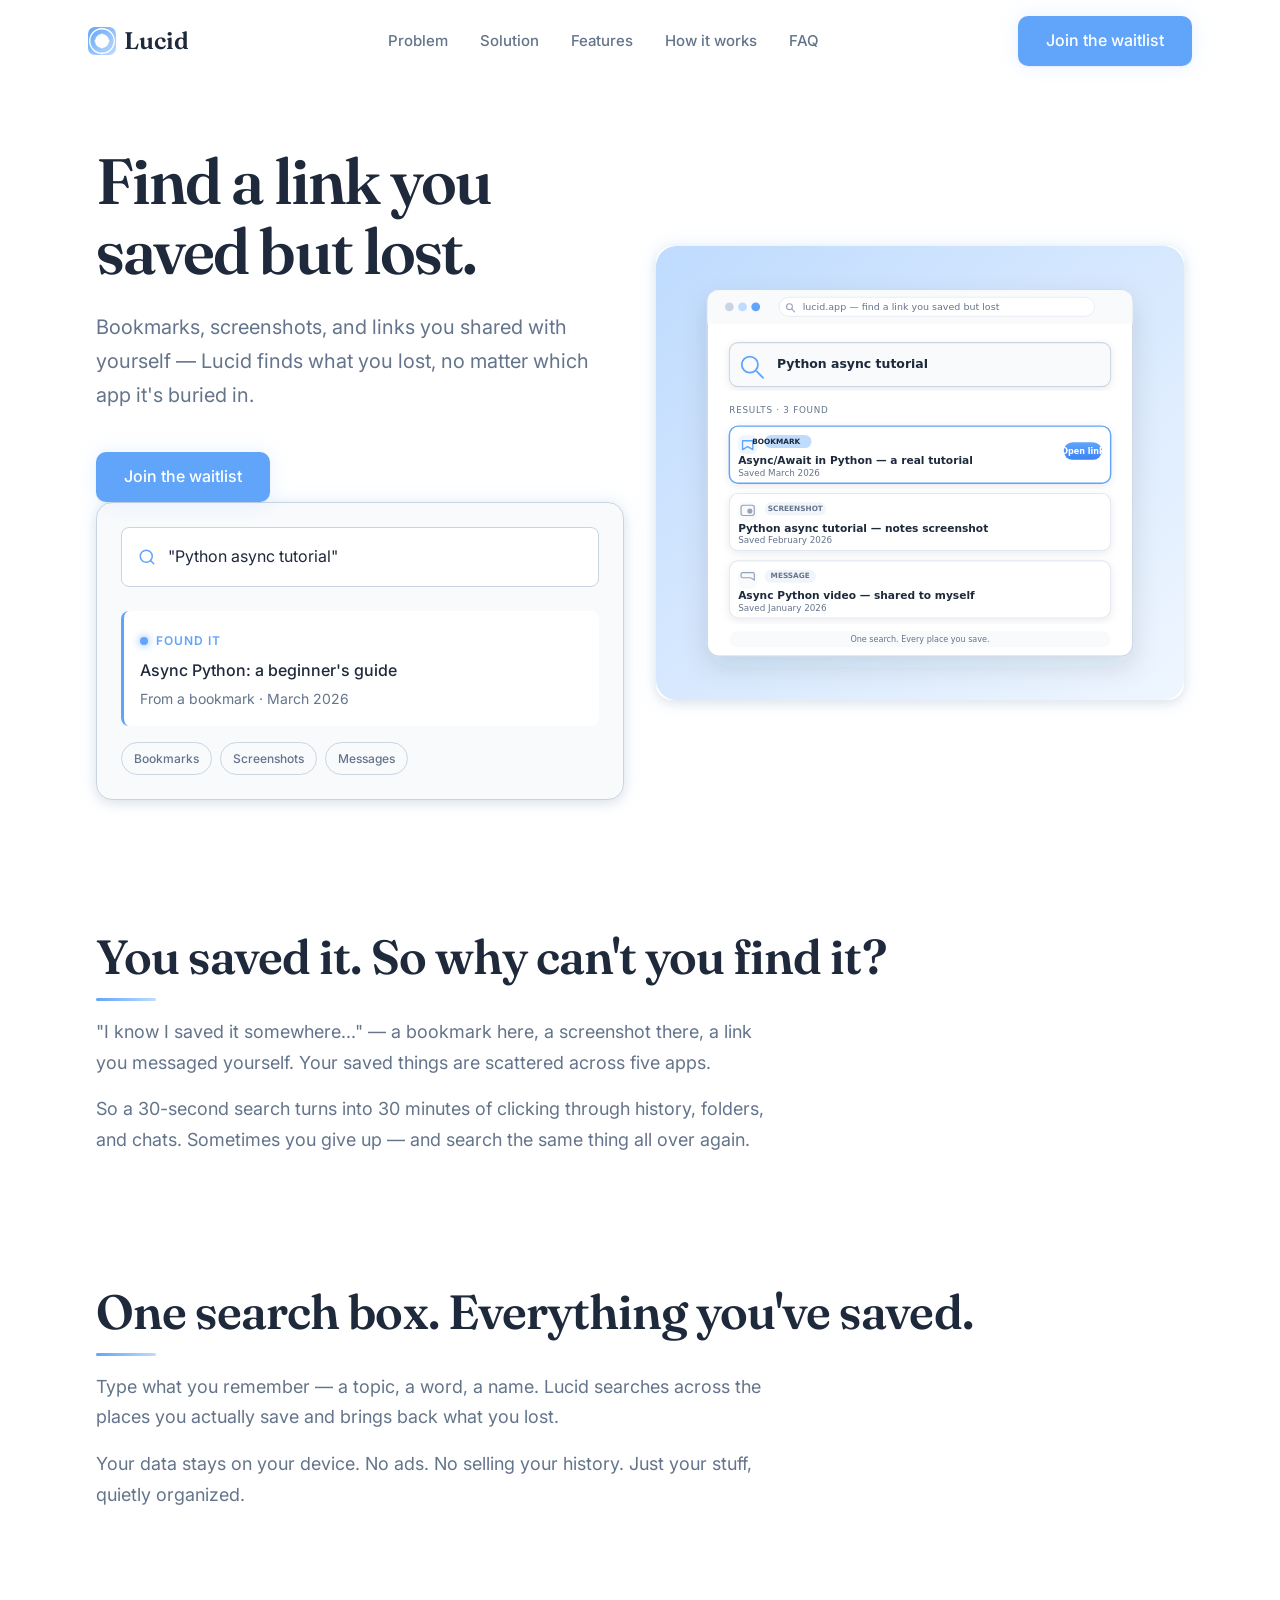
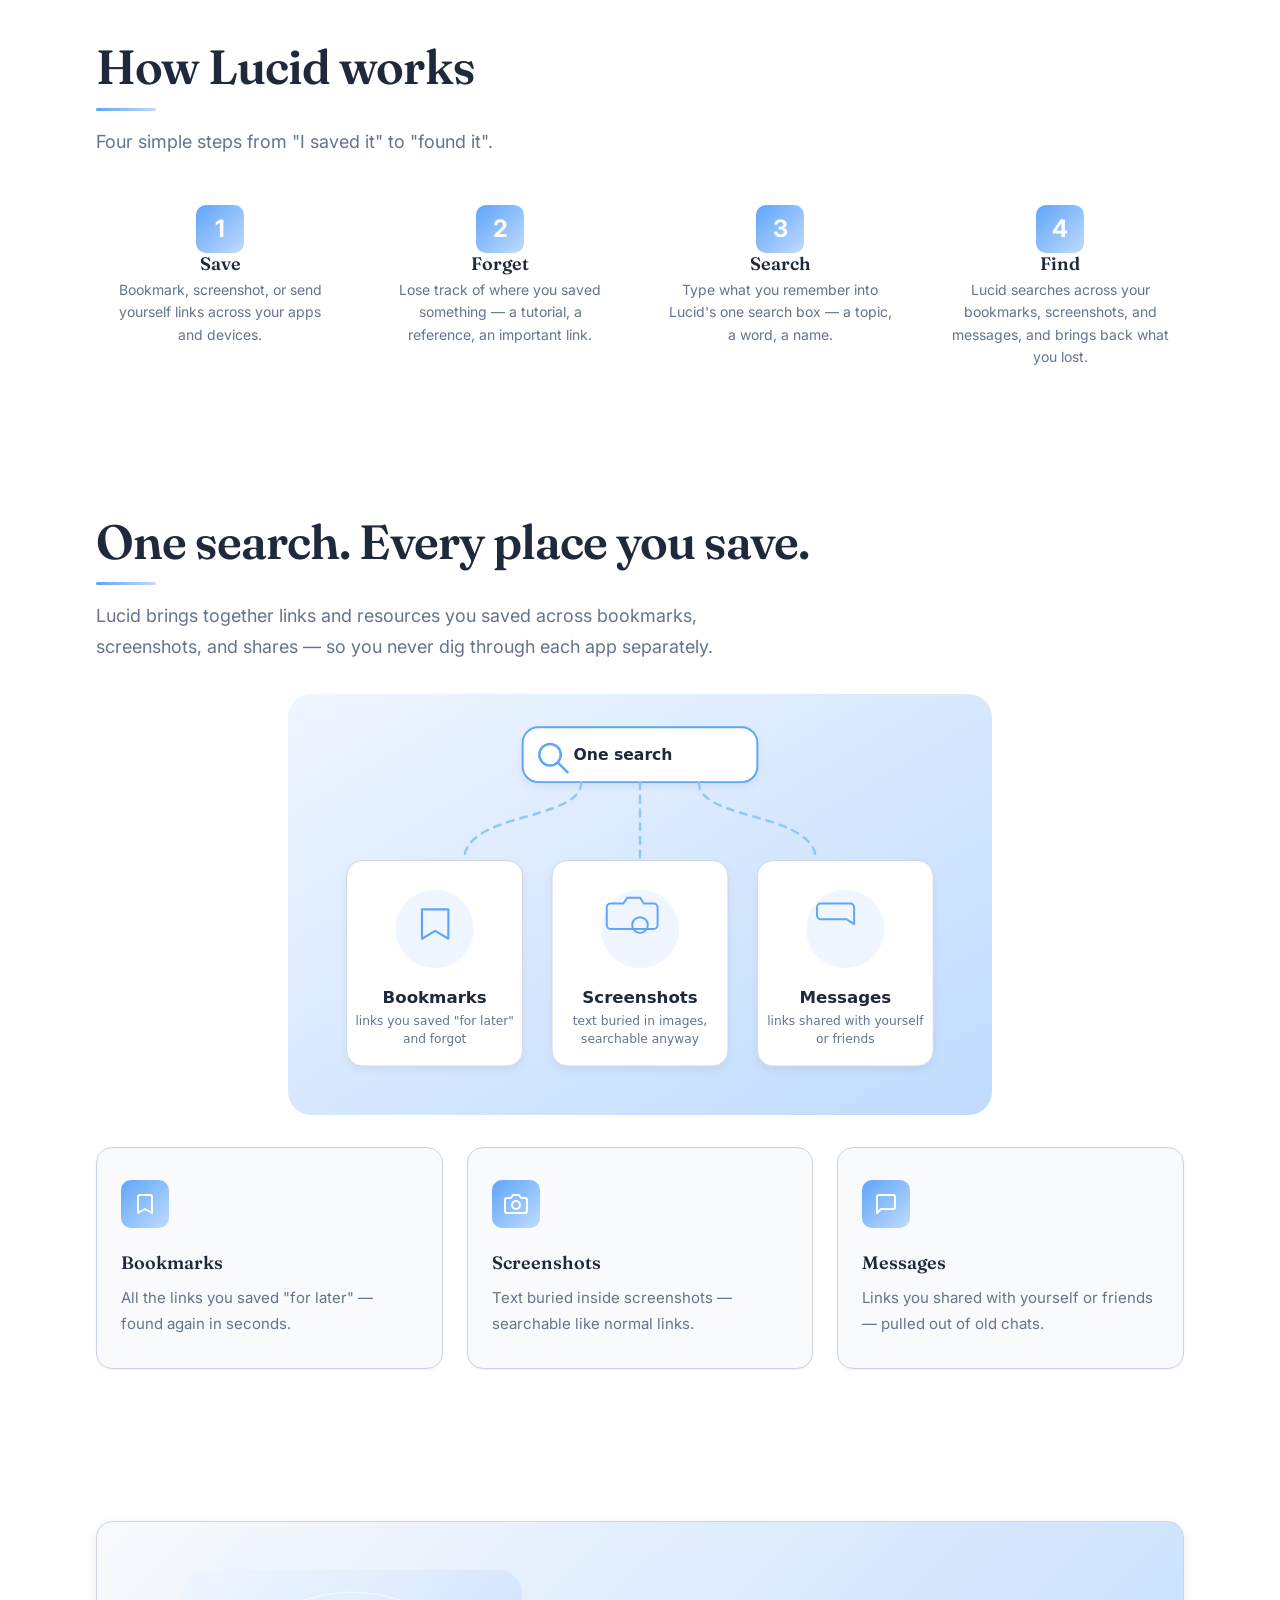
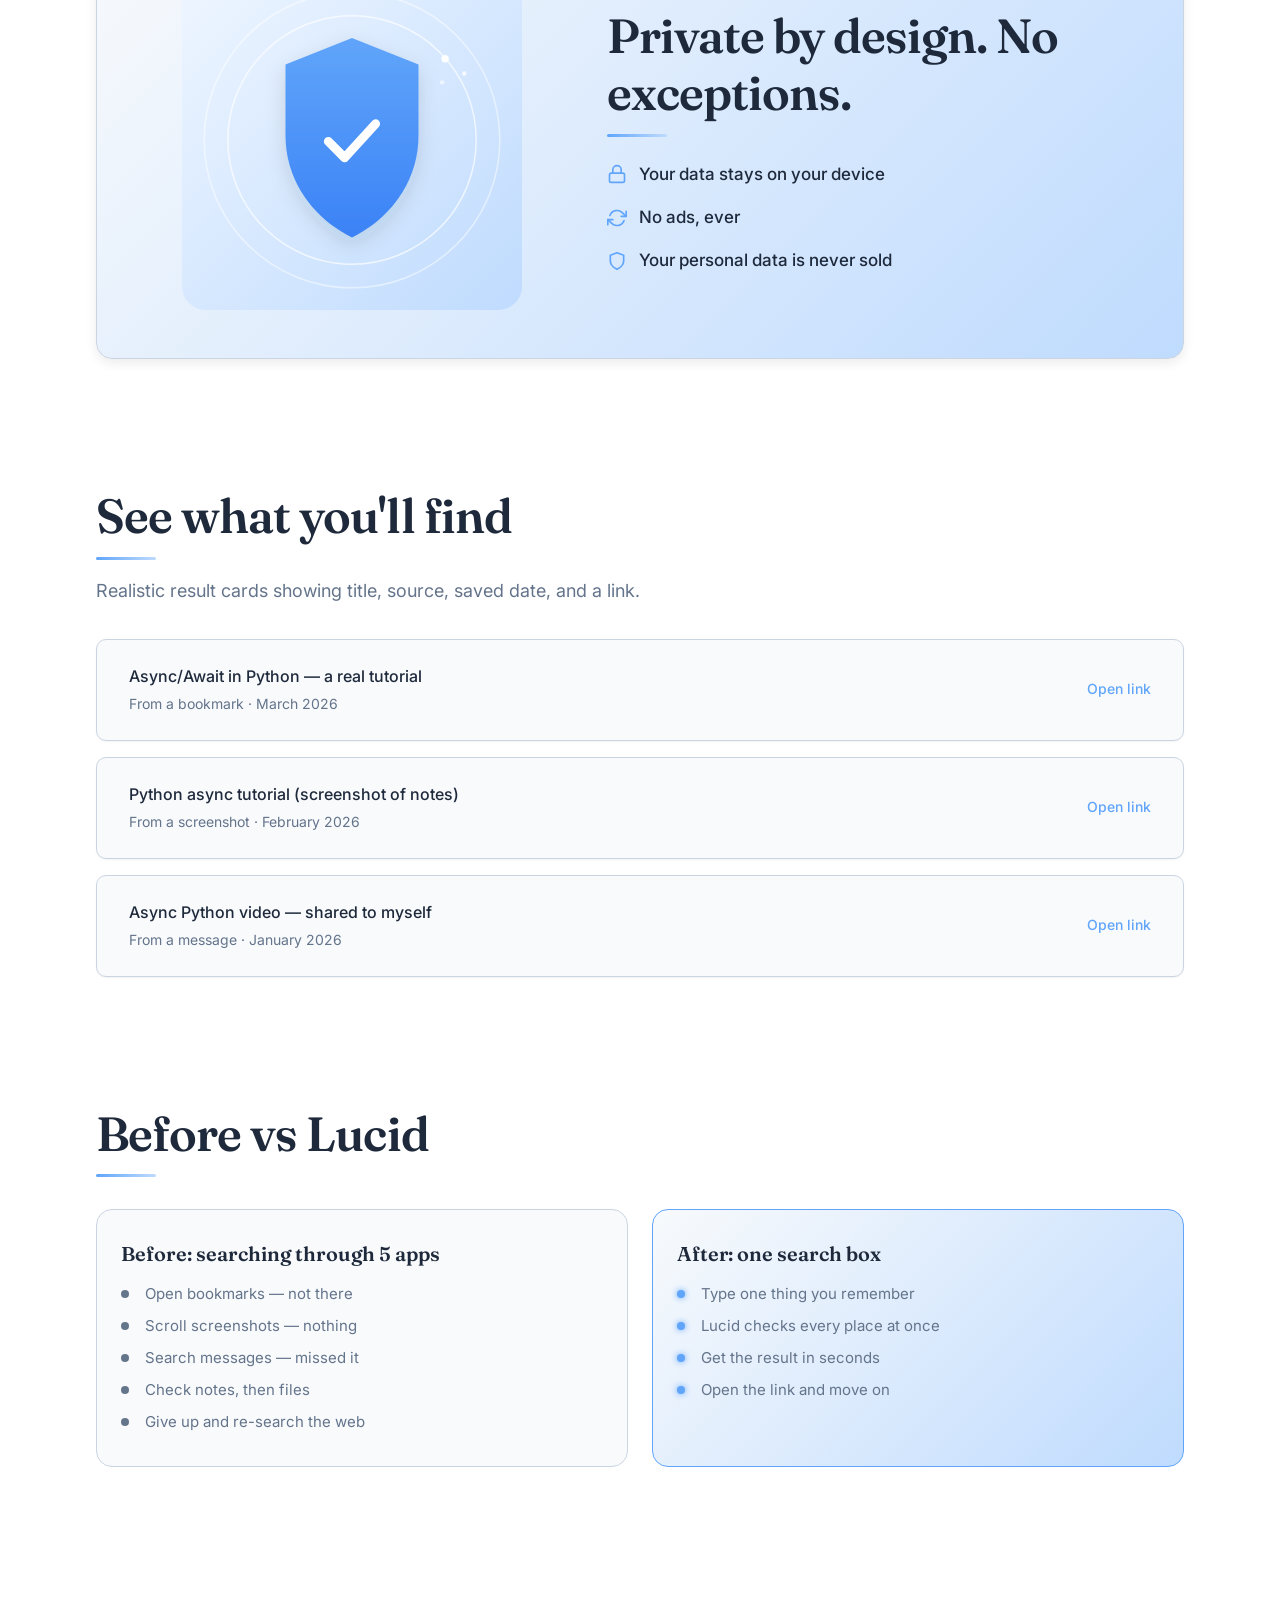
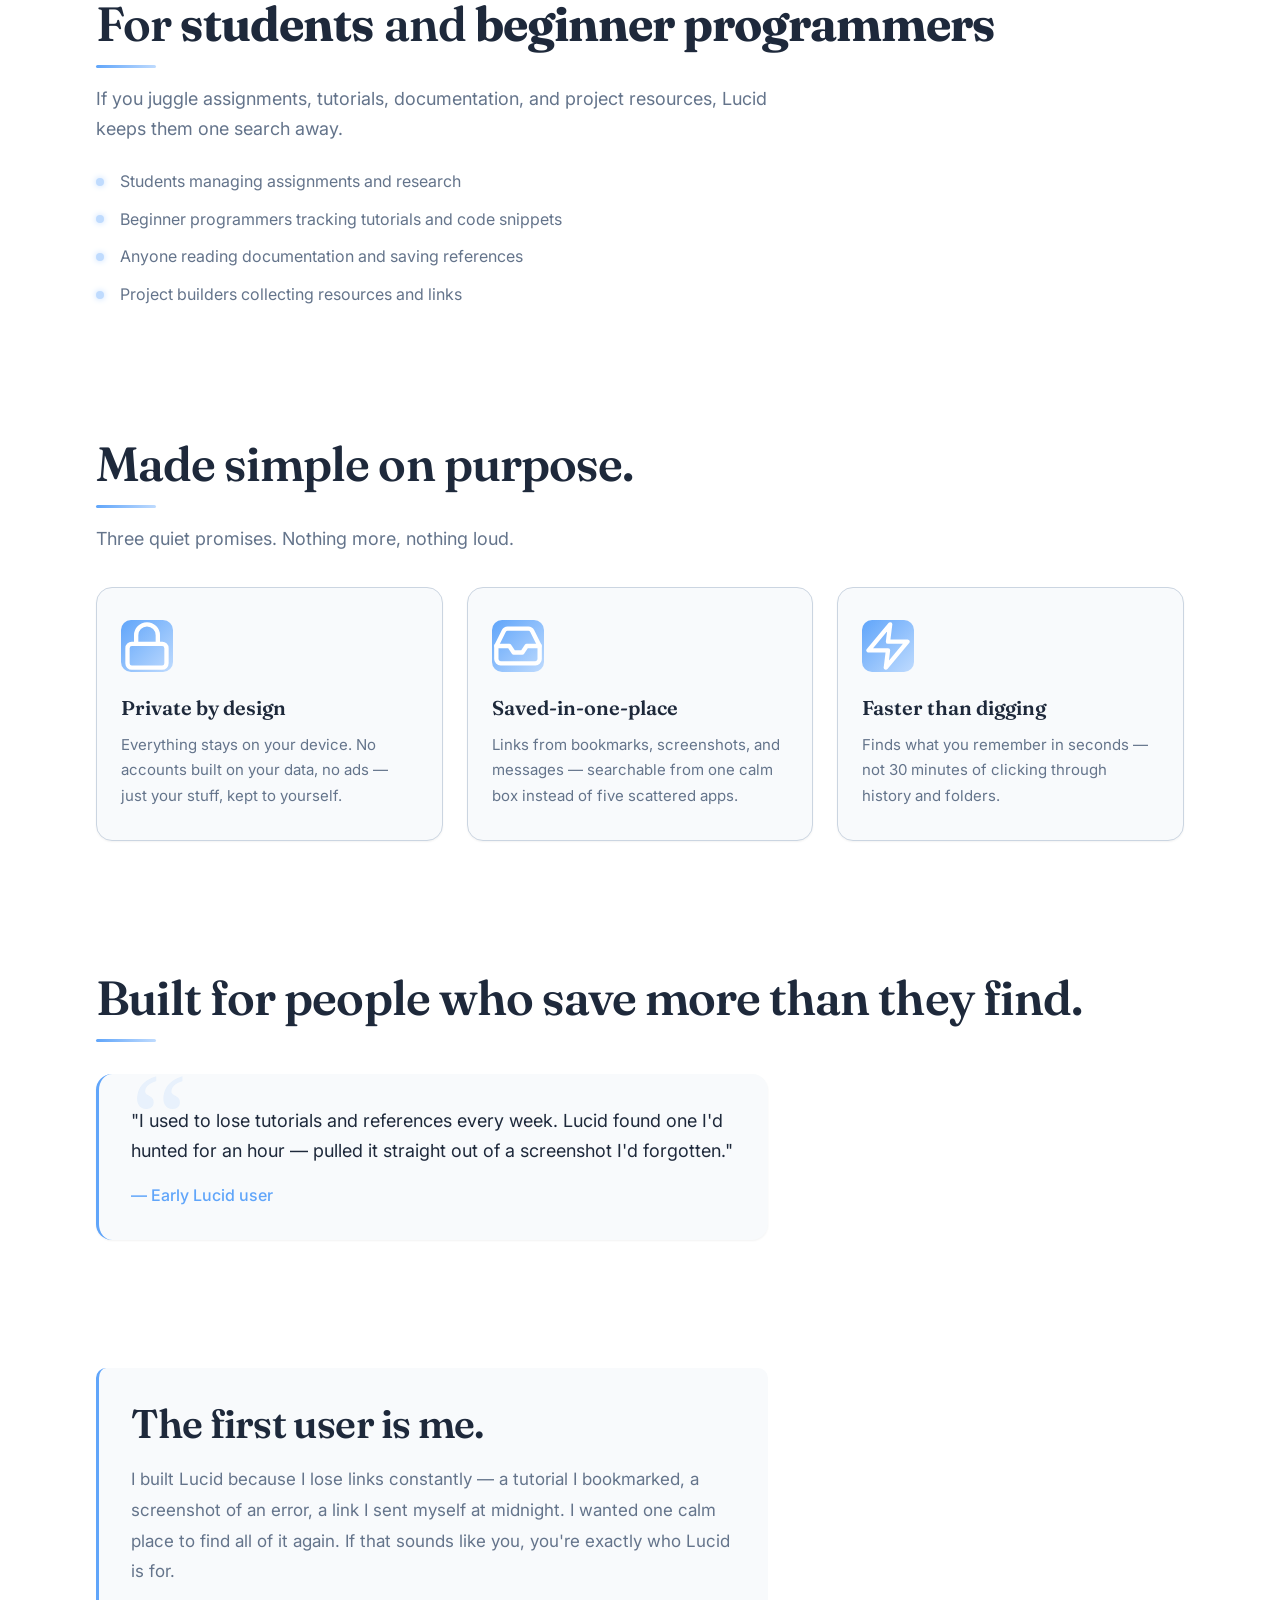
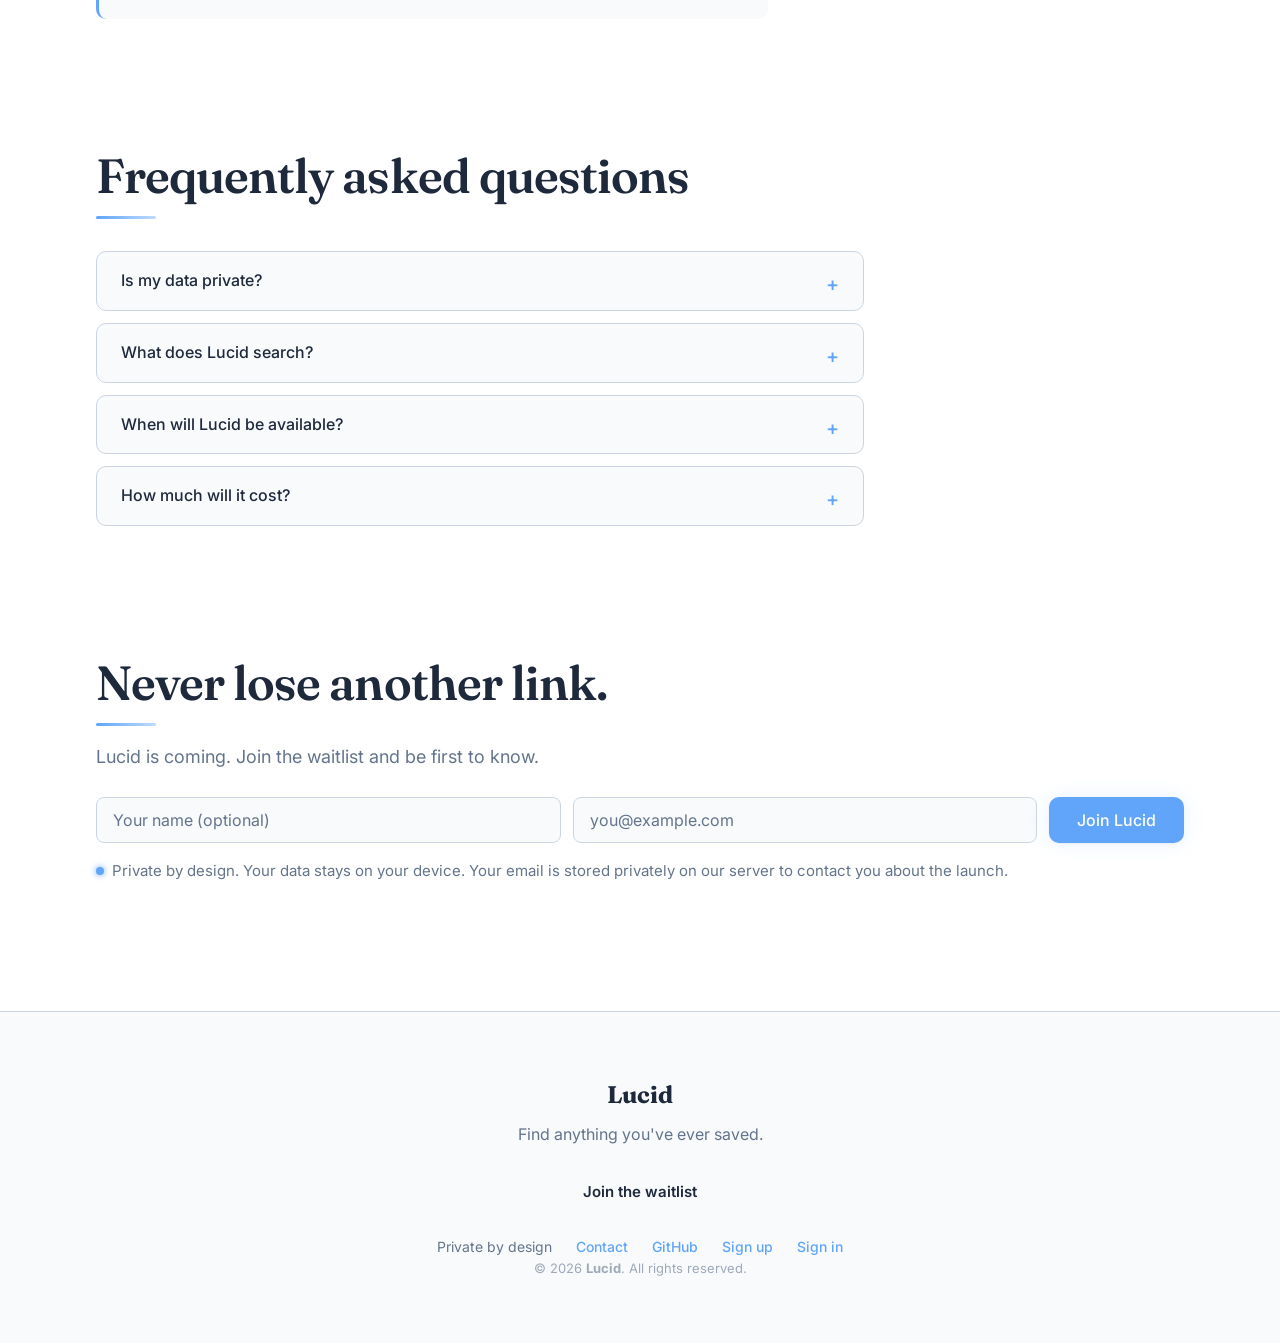
==== commit efb6cc09: "feat: add sign-up page and /api/signup endpoint" ====
--- a/index.html
+++ b/index.html
@@ -497,6 +497,7 @@
       <span class="footer-privacy">Private by design</span>
       <a href="mailto:hello@lucid.app" class="footer-mini">Contact</a>
       <a href="https://github.com/" class="footer-mini" target="_blank" rel="noopener">GitHub</a>
+      <a href="/signup" class="footer-mini">Sign up</a>
       <a href="/signin" class="footer-mini">Sign in</a>
     </div>
     <p class="footer-copy">&copy; 2026 <strong>Lucid</strong>. All rights reserved.</p>
